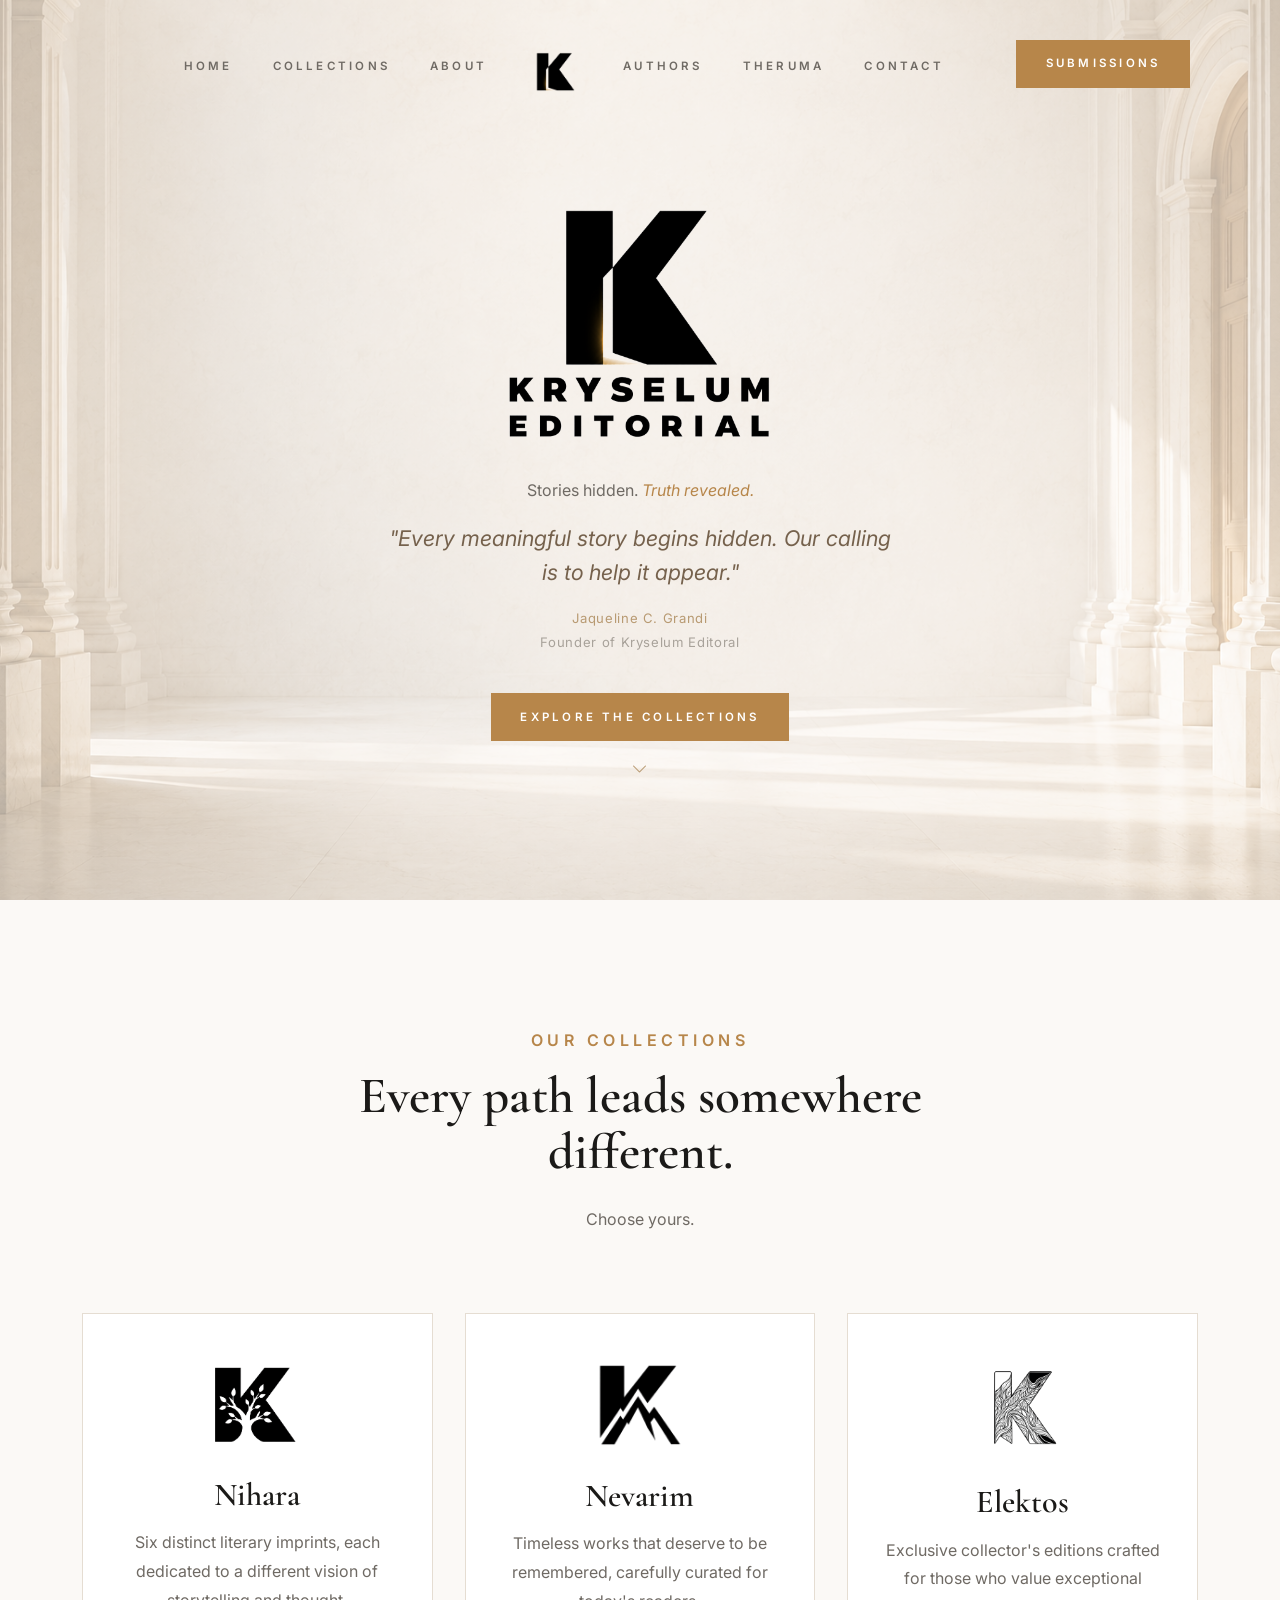
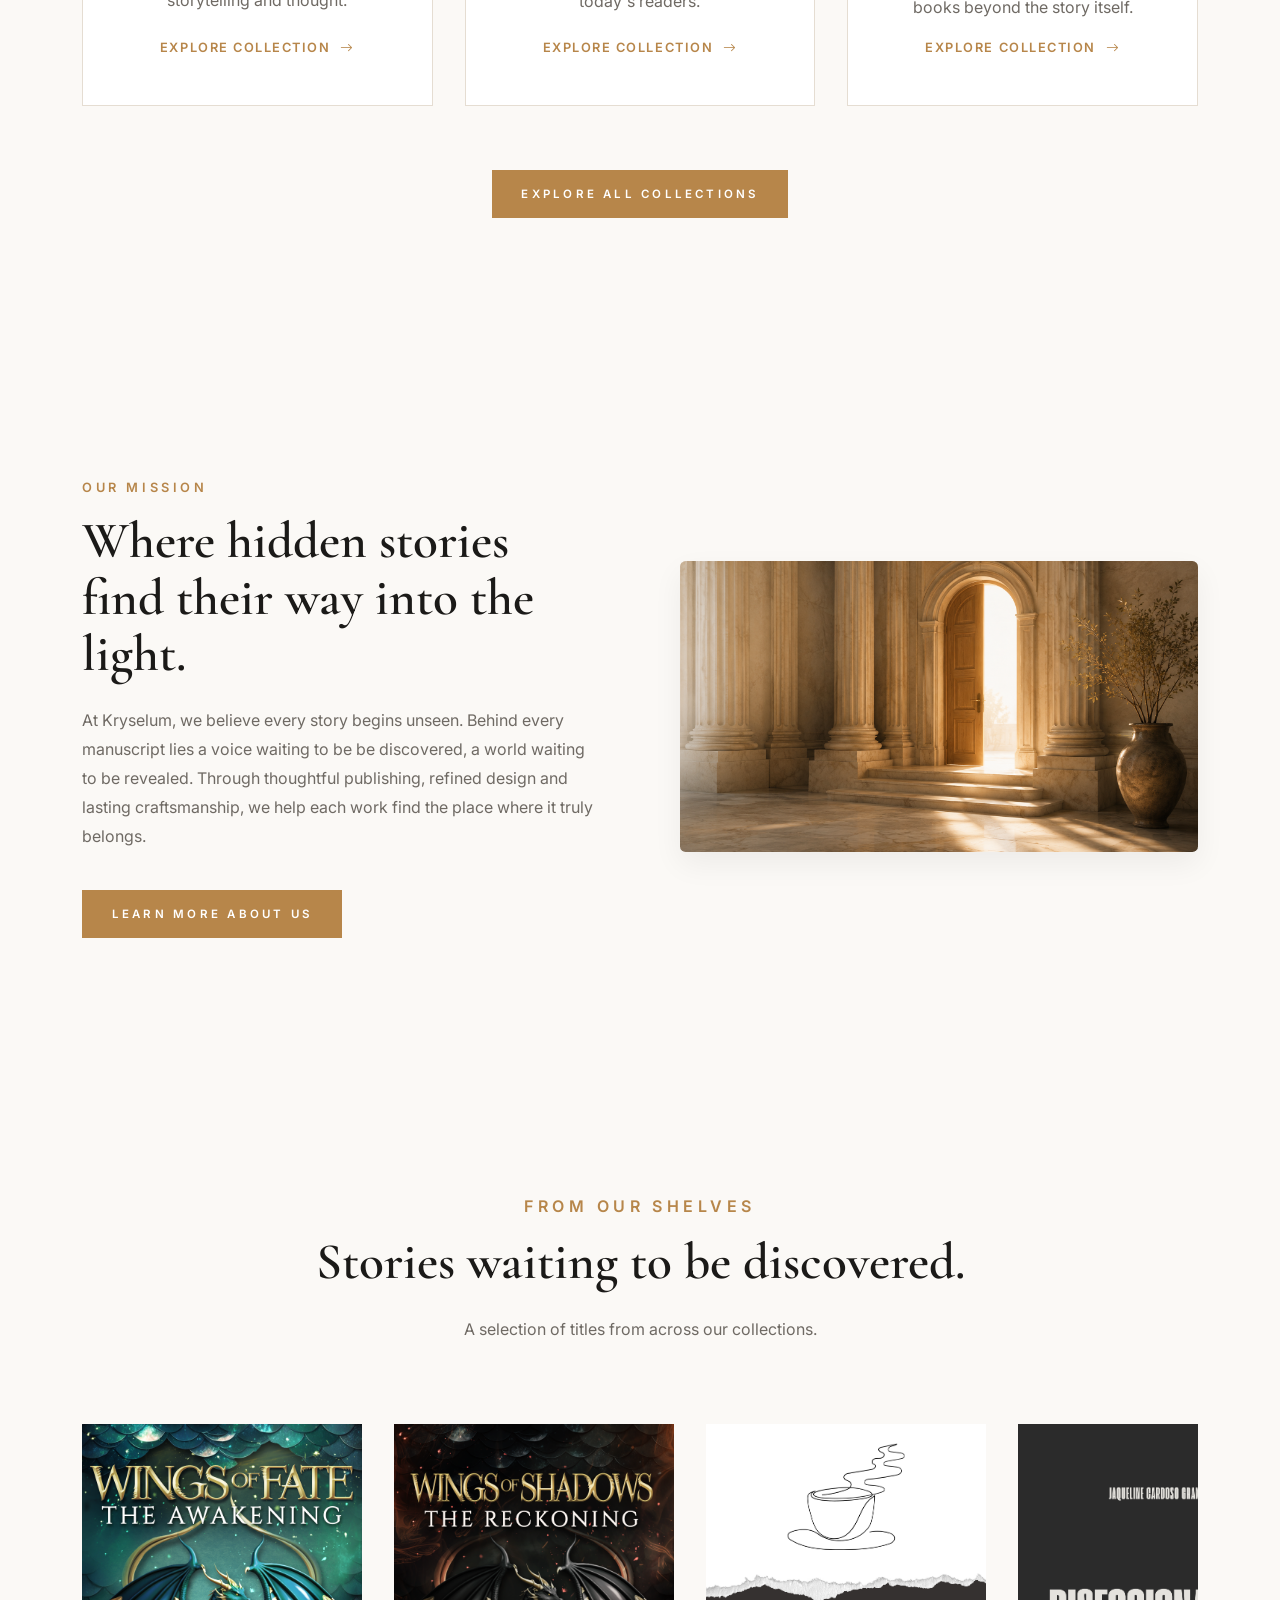
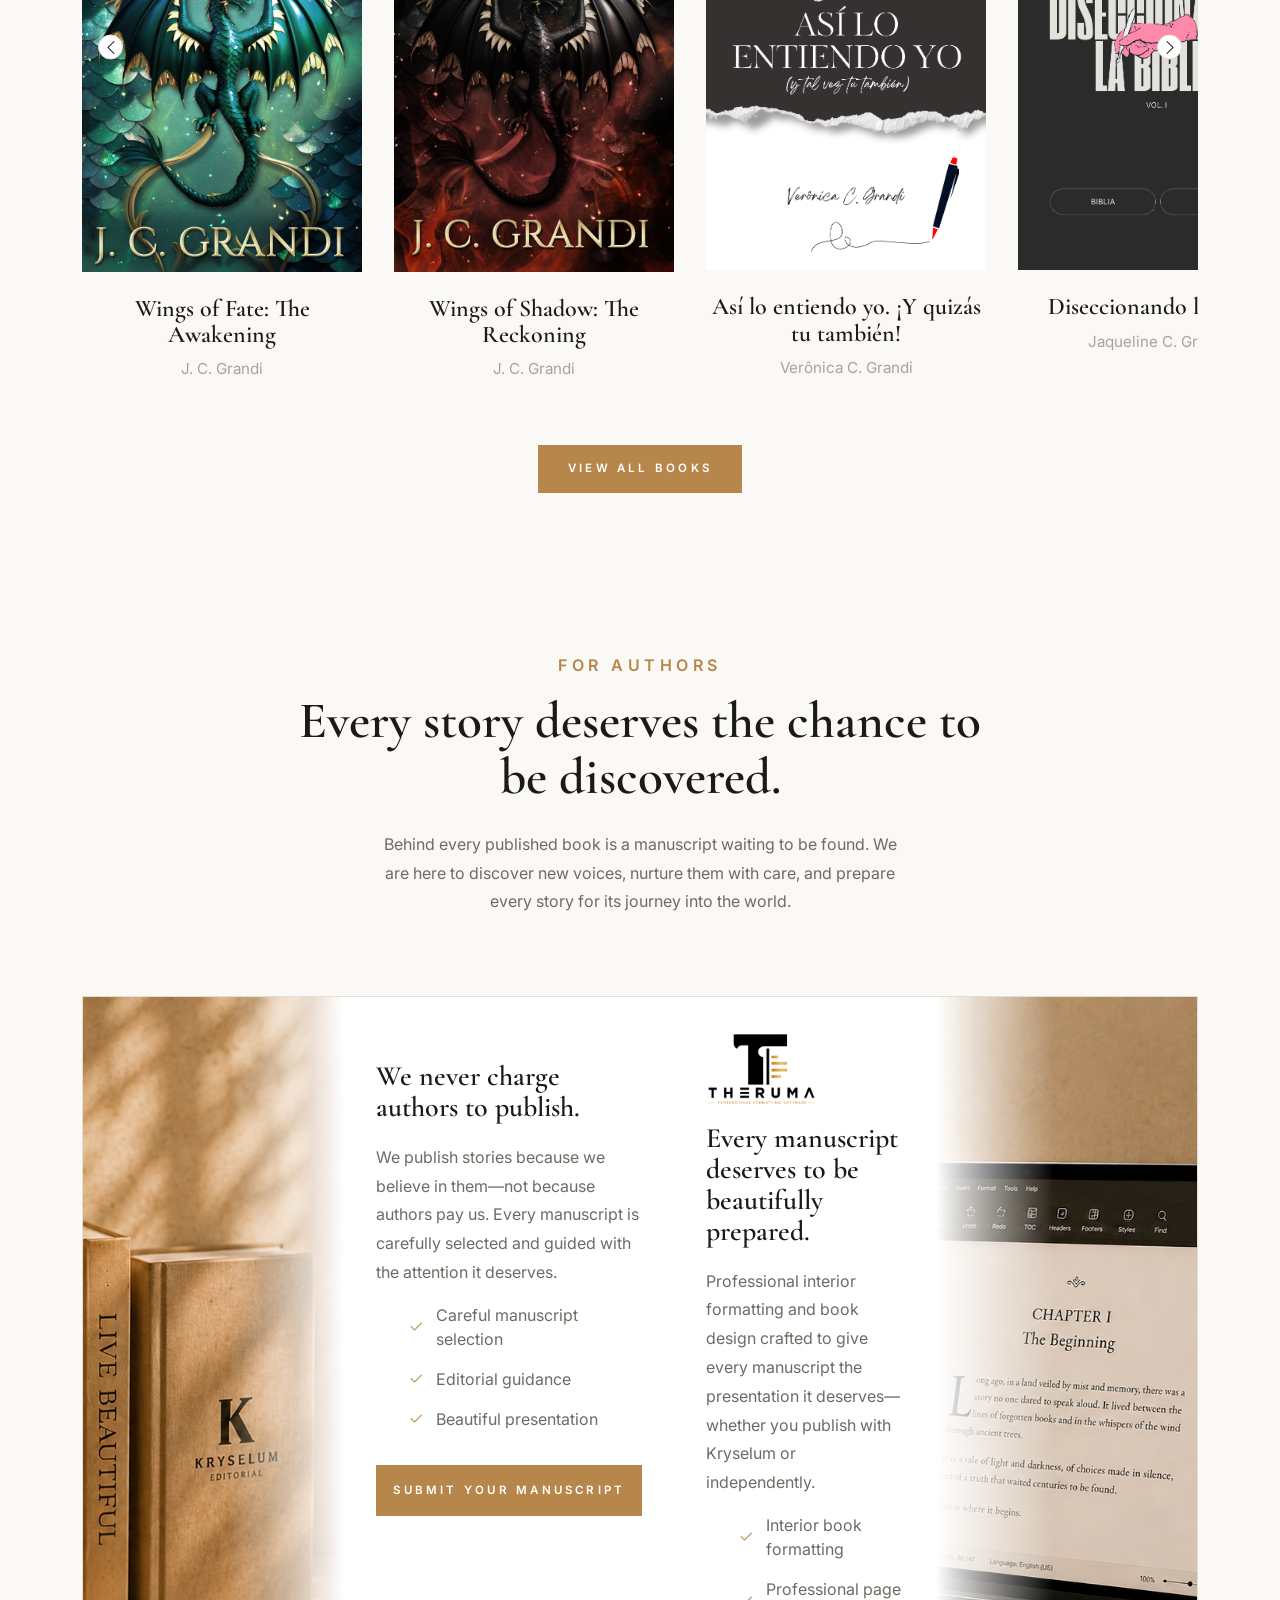
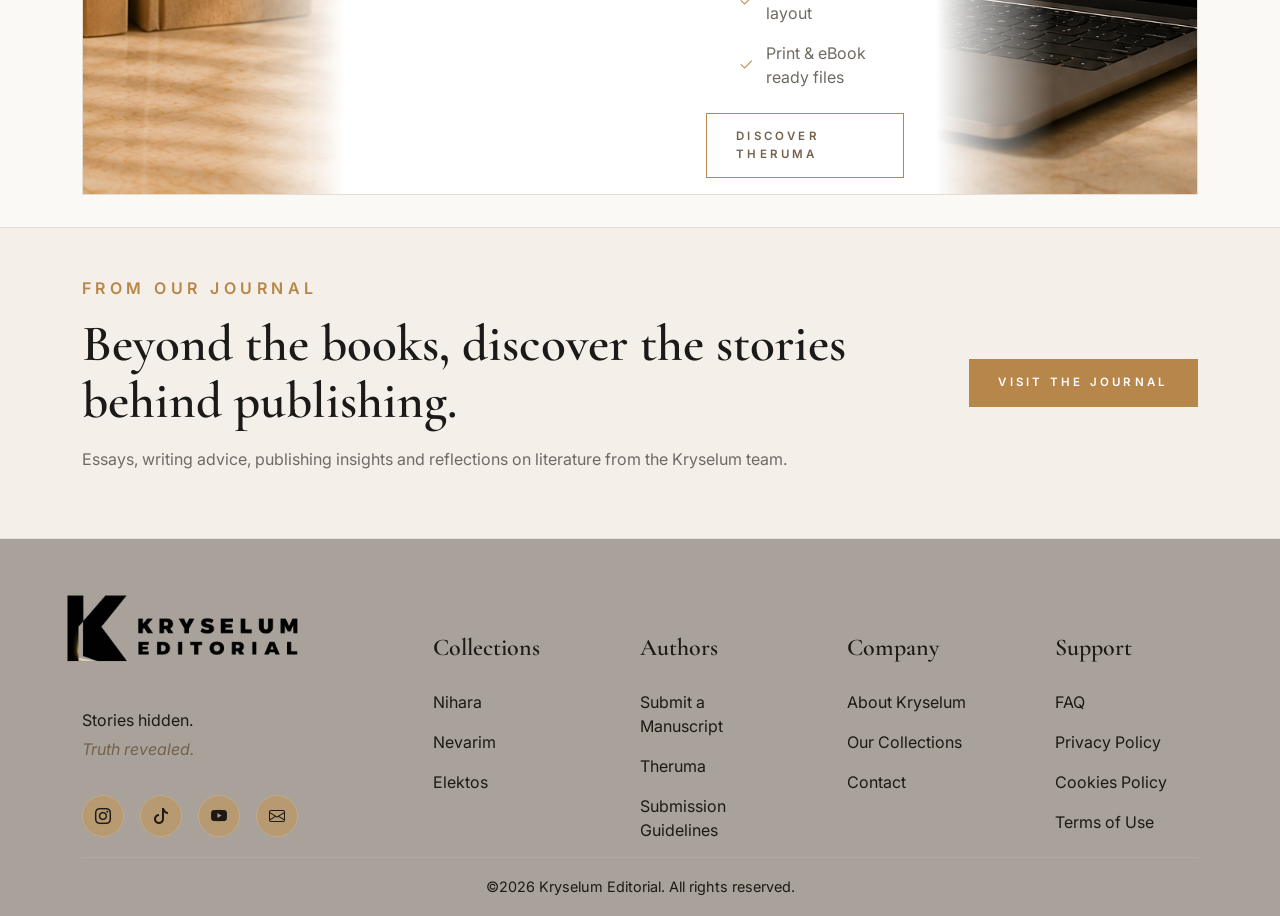
==== index.html @ 312312cb "update" ====
<!DOCTYPE html>
<html lang="en">
<head>
    <meta charset="UTF-8">
    <meta name="viewport" content="width=device-width, initial-scale=1.0">
    <title>Kryselum Editorial</title>

    <meta name="description" content="Kryselum Editorial. Stories hidden. Truth revealed.">
    <meta name="author" content="Kryselum Editorial">

    <link rel="shortcut icon" href="favicon.ico" type="image/x-icon">

    <link rel="shortcut icon" href="favicon.png" type="image/x-icon">

    <link href="https://cdn.jsdelivr.net/npm/bootstrap@5.3.7/dist/css/bootstrap.min.css" rel="stylesheet">

    <link href="https://cdn.jsdelivr.net/npm/bootstrap-icons@1.13.1/font/bootstrap-icons.min.css" rel="stylesheet">

    <link rel="stylesheet" href="css/global.css">
    <link rel="stylesheet" href="css/layout.css">
    <link rel="stylesheet" href="css/home.css">
    <link rel="stylesheet" href="css/responsive.css">
    

</head>
<body>
    <header class="header" id="header">
        <div class="container">

            <button class="menu-toggle" id="open-menu" aria-label="Open menu">
                <i class="bi bi-list"></i>
            </button>

            <nav class="navbar" id="navbar">

        
                <button class="close-menu">
                    <i class="bi bi-x-lg"></i>
                </button>

                <ul class="nav-menu nav-left">
                    <li><a href="/">Home</a></li>
                    <li><a href="collections.html">Collections</a></li>
                    <li><a href="#">About</a></li>
                </ul>

                <a class="logo"><img src="assets/logos/k-logo-nbg.png" alt="kryselum logo"></a>

                <ul class="nav-menu nav-right">
                    <li><a href="#">Authors</a></li>
                    <li><a href="#">Theruma</a></li>
                    <li><a href="#">Contact</a></li>

                    <li>
                        <a href="#" class="btn-primary">
                        Submissions
                        </a>
                    </li>
                </ul>
            </nav>
        </div>
    </header>
    
    <main>
        <section class="hero" id="hero">

            <div class="hero-overlay"></div>

            <div class="container">
                <div class="hero-content">
                    <img src="assets/logos/hero-logo.png" alt="">

                    <p class="hero-tagline">Stories hidden. <span>Truth revealed.</span></p>

                    <blockquote class="hero-quote">
                        <p>"Every meaningful story begins hidden. Our calling is to help it appear."</p>

                        <cite>
                            Jaqueline C. Grandi
                            <span>Founder of Kryselum Editoral</span>
                        </cite>
                    </blockquote>

                    <a href="#" class="btn-primary hero-btn">Explore the Collections</a>

                    <div class="hero-scroll">
                        <i class="bi bi-chevron-down"></i>
                    </div>

                </div>
            </div>

        </section>

        <section class="collections-section" id="collections">
            <div class="container">
                <div class="section-heading">
                    <span class="section-subtitle">Our Collections</span>

                    <h2 class="section-title">Every path leads somewhere different.</h2>

                    <p class="section-description">Choose yours.</p>
                </div>

                <div class="collection-grid">
                    <article class="collection-card">
                        <img src="assets/logos/nihara-k-bk.png" alt="Nihara Collection" class="collection-logo">

                        <h3>Nihara</h3>

                        <p>
                            Six distinct literary imprints, each dedicated to a different vision of storytelling and thought.
                        </p>

                        <a href="nihara.html" class="collection-link">
                            Explore Collection
                            <i class="bi bi-arrow-right"></i>
                        </a>
                    </article>

                    <article class="collection-card">
                        <img src="assets/logos/nevarim-k-bk.png" alt="Nevarim Collection" class="collection-logo">

                        <h3>Nevarim</h3>
                        <p>Timeless works that deserve to be remembered, carefully curated for today's readers.</p>

                        <a href="nevarim.html" class="collection-link">
                            Explore Collection
                            <i class="bi bi-arrow-right"></i>
                        </a>
                    </article>

                    <article class="collection-card">
                        <img src="assets/logos/elektos-k-nbg.png" alt="" class="collection-logo">
                        <h3>Elektos</h3>

                        <p>Exclusive collector's editions crafted for those who value exceptional books beyond the story itself.</p>

                        <a href="elektos.html" class="collection-link">
                            Explore Collection
                            <i class="bi bi-arrow-right"></i>
                        </a>
                    </article>
                </div>

                <div class="collections-btn">
                    <a href="collections.html" class="btn-primary">
                        Explore All Collections
                    </a>
                </div>

            </div>
            
        </section>

        <section class="about-section" id="about">
            <div class="container">

                <div class="about-container">

                    <div class="about-content">
                        <span class="section-subtitle">Our Mission</span>

                        <h2 class="section-title">
                            Where hidden stories find their way into the light.
                        </h2>

                        <p>
                            At Kryselum, we believe every story begins unseen. Behind every manuscript lies a voice waiting to be be discovered, a world waiting to be revealed. Through thoughtful publishing, refined design and lasting craftsmanship, we help each work find the place where it truly belongs.

                        </p>

                        <a href="about.html" class="btn-primary">Learn More About Us</a>
                    </div>

                    <div class="about-image">
                        <img src="/assets/images/mission.png" alt="The doorway to Kryselum Editorial">
                    </div>
                </div>
            </div>

        </section>

        <section class="books-section" id="books">
            <div class="container">

                <div class="section-heading">
                    <span class="section-subtitle">From Our Shelves</span>

                    <h2 class="section-title">
                        Stories waiting to be discovered.
                    </h2>

                    <p class="section-description">A selection of titles from across our collections.</p>
                </div>

                <div class="books-slider">
                    <button class="slider-btn prev" aria-label="Previous books">
                        <i class="bi bi-chevron-left"></i>
                    </button>

                    <button class="slider-btn next" aria-label="Next books">
                        <i class="bi bi-chevron-right"></i>
                    </button>

                    <div class="books-track">
                        <article class="book-card">
                            <img src="covers/wings-of-fate.png" alt="Wings of Fate by J. C. Grandi, a fantasy book">

                            <div class="book-content">
                                <h3>Wings of Fate: The Awakening</h3>
                                <span>J. C. Grandi</span>
                            </div>
                        </article>

                        <article class="book-card">
                            <img src="covers/wings-of-shadow.png" alt="Wings of Shadow by J. C. Grandi, a fantasy book">

                            <div class="book-content">
                                <h3>Wings of Shadow: The Reckoning</h3>
                                <span>J. C. Grandi</span>
                            </div>
                        </article>

                        <article class="book-card">
                            <img src="covers/asi-lo-entiendo.png" alt="Así lo entiendo yo, y quizas tú también by Verônica C. Grandi, a devotional book">

                            <div class="book-content">
                                <h3>Así lo entiendo yo. ¡Y quizás tu también!</h3>
                                <span>Verônica C. Grandi</span>
                            </div>
                        </article>

                        <article class="book-card">
                            <img src="covers/diseccionando-biblia.png" alt="">

                            <div class="book-content">
                                <h3>Diseccionando la Biblia</h3>
                                <span>Jaqueline C. Grandi</span>
                            </div>
                        </article>

                        <article class="book-card">
                            <img src="covers/pequeños-pasos.png" alt="">

                            <div class="book-content">
                                <h3>Pequeños pasos con Dios</h3>
                                <span>Jaqueline C. Grandi</span>
                            </div>
                        </article>

                        <article class="book-card">
                            <img src="covers/the-heart.png" alt="">

                            <div class="book-content">
                                <h3>The Heart</h3>
                                <span>Tessa Cardyn</span>
                            </div>
                        </article>

                        <article class="book-card">
                            <img src="covers/un-amor-siempre.png" alt="">

                            <div class="book-content">
                                <h3>Un Amor para siempre</h3>
                                <span>Tessa Cardyn</span>
                            </div>
                        </article>

                    </div>

                </div>

                <div class="books-btn">

                    <a href="books.html" class="btn-primary">
                        View All Books
                    </a>
                </div>
            </div>

        </section>

        <section class="author-section" id="authors">

            <div class="container">

                <div class="section-heading">

                    <span class="section-subtitle">
                        For Authors
                    </span>

                    <h2 class="section-title">
                        Every story deserves the chance to be discovered.
                    </h2>

                    <p class="section-description">
                        Behind every published book is a manuscript waiting to be found.
                        We are here to discover new voices, nurture them with care, and
                        prepare every story for its journey into the world.
                    </p>

                </div>

                <div class="authors-grid">

                    <div class="authors-image">

                        <img src="assets/images/publish.png"
                            alt="Kryselum Editorial">

                    </div>

                    <article class="author-card">

                        <h3>
                            We never charge authors to publish.
                        </h3>

                        <p>
                            We publish stories because we believe in them—not because
                            authors pay us. Every manuscript is carefully selected and
                            guided with the attention it deserves.
                        </p>

                        <ul class="author-features">

                            <li>
                                <i class="bi bi-check2"></i>
                                Careful manuscript selection
                            </li>

                            <li>
                                <i class="bi bi-check2"></i>
                                Editorial guidance
                            </li>

                            <li>
                                <i class="bi bi-check2"></i>
                                Beautiful presentation
                            </li>

                        </ul>

                        <a href="submissions.html"
                        class="btn-primary">

                            Submit Your Manuscript

                        </a>

                    </article>

                    <article class="theruma-card">

                        <img src="assets/logos/theruma-nbg-bk.png"
                            alt="Theruma Logo"
                            class="author-logo">

                        <h3>
                            Every manuscript deserves to be beautifully prepared.
                        </h3>

                        <p>
                            Professional interior formatting and book design crafted to
                            give every manuscript the presentation it deserves—whether
                            you publish with Kryselum or independently.
                        </p>

                        <ul class="author-features">

                            <li>
                                <i class="bi bi-check2"></i>
                                Interior book formatting
                            </li>

                            <li>
                                <i class="bi bi-check2"></i>
                                Professional page layout
                            </li>

                            <li>
                                <i class="bi bi-check2"></i>
                                Print & eBook ready files
                            </li>

                        </ul>

                        <a href="theruma.html"
                        class="btn-secondary">

                            Discover Theruma

                        </a>

                    </article>

                    <div class="theruma-image">

                        <img src="/assets/images/theruma.png"
                            alt="Theruma formatting workspace">

                    </div>

                </div>

            </div>

        </section>

        <section class="journal-section" id="journal">

            <div class="container">

                <div class="journal-container">

                    <div class="journal-content">

                        <span class="section-subtitle">
                            From Our Journal
                        </span>

                        <h2 class="section-title">
                            Beyond the books, discover the stories behind publishing.
                        </h2>

                        <p class="section-description">
                            Essays, writing advice, publishing insights and reflections on literature from the Kryselum team.
                        </p>

                    </div>

                    <a href="journal.html" class="btn-primary">
                        Visit the Journal
                    </a>

                </div>

            </div>

        </section>
    </main>

    <footer class="footer" id="footer">

        <div class="container">

            <div class="footer-container">

                <div class="footer-brand">

                    <a href="/" class="footer-logo">
                        <img src="assets/logos/full-logo-nbg.png" alt="Kryselum Editorial">
                    </a>

                    <p class="footer-tagline">
                        Stories hidden.<br>
                        <span>Truth revealed.</span>
                    </p>

                    <div class="footer-social">

                        <a href="#"><i class="bi bi-instagram"></i></a>
                        <a href="#"><i class="bi bi-tiktok"></i></a>
                        <a href="#"><i class="bi bi-youtube"></i></a>
                        <a href="#"><i class="bi bi-envelope"></i></a>

                    </div>

                </div>

                <div class="footer-links">

                    <h3>Collections</h3>

                    <a href="#">Nihara</a>
                    <a href="#">Nevarim</a>
                    <a href="#">Elektos</a>

                </div>

                <div class="footer-links">

                    <h3>Authors</h3>

                    <a href="#">Submit a Manuscript</a>
                    <a href="#">Theruma</a>
                    <a href="#">Submission Guidelines</a>

                </div>

                <div class="footer-links">

                    <h3>Company</h3>

                    <a href="#">About Kryselum</a>
                    <a href="#">Our Collections</a>
                    <a href="#">Contact</a>

                </div>

                <div class="footer-links">

                    <h3>Support</h3>

                    <a href="#">FAQ</a>
                    <a href="#">Privacy Policy</a>
                    <a href="#">Cookies Policy</a>
                    <a href="#">Terms of Use</a>

                </div>

            </div>

            <div class="footer-bottom">

                <p>
                    ©2026 Kryselum Editorial. All rights reserved.
                </p>

            </div>

        </div>

    </footer>

    <script src="main.js"></script>
</body>
</html>
---- css/global.css ----
@charset "UTF-8";

@import url('https://fonts.googleapis.com/css2?family=Cormorant+Garamond:wght@300;400;500;600;700&display=swap');

@import url('https://fonts.googleapis.com/css2?family=Inter:wght@300;400;500;600;700&display=swap');

:root {

    /*COLORS*/

    --white: #FFFFFF;

    --off-white: #FBF9F6;

    --light-beige: #F4EFE8;

    --beige: #E8DED1;

    --warm-beige: #D7C4A8;

    --dark-beige: #B89A72;

    --bronze: #B7864A;

    --brown: #75614C;

    --gray: #6F6A64;

    --gray-light: #A8A29A;

    --black: #1B1A18;

    --border: #E5DDD2;

    --gold:#B7864A;

    --gold-dark:#8C6A3E;

    --charcoal:#1D1916;


    /*BACKGROUND*/

    --background:var(--off-white);

    --surface:var(--white);

    --surface-light:var(--light-beige);


    /*TEXT COLORS*/

    --heading:var(--black);

    --text:var(--gray);

    --text-light:var(--gray-light);


    /*OVERLAYS*/

    --overlay-dark:rgba(28,26,24,.65);

    --overlay-light:rgba(255, 255, 255, 0.573);


    /*TYPOGRAPHY*/

    --font-heading:"Cormorant Garamond", serif;

    --font-body:"Inter", sans-serif;


    --fs-display:clamp(4rem,8vw,6rem);

    --fs-h1:clamp(3rem,6vw,4.8rem);

    --fs-h2:clamp(2.3rem,4vw,3.3rem);

    --fs-h3:1.6rem;

    --fs-large:1.125rem;

    --fs-base:1rem;

    --fs-small:.95rem;


    --fw-light:300;

    --fw-regular:400;

    --fw-medium:500;

    --fw-semibold:600;

    --fw-bold:700;


    --letter-spacing-small:.05em;

    --letter-spacing:.12em;

    --letter-spacing-large:.28em;


    /*CONTAINER*/

    --container-width: 1400px;

    --content-width: 720px;

    --section-padding: 8rem;

    --section-padding-small: 6rem;


    /*SPACING*/

    --space-xs:.5rem;

    --space-sm:.75rem;

    --space-md:1rem;

    --space-lg:1.5rem;

    --space-xl:2rem;

    --space-2xl:3rem;

    --space-3xl:5rem;


    /*BUTTONS*/

    --button-padding:1rem 2.5rem;

    --button-radius:.2rem;


    /*RADIUS*/

    --radius-sm:.2rem;

    --radius-md:.35rem;

    --radius-lg:.6rem;


    /*SHADOWS*/

    --shadow-sm:
    0 6px 16px rgba(0,0,0,.04);

    --shadow-md:
    0 12px 30px rgba(0,0,0,.06);

    --shadow-lg:
    0 20px 50px rgba(0,0,0,.08);


    /*EFFECTS*/

    --blur:blur(12px);

    --transition-fast:.25s ease;

    --transition:.35s ease;

    --transition-slow:.7s ease;

    --easing:cubic-bezier(.22,1,.36,1);

}


/*RESET*/

*, 
*::before,
*::after {
    margin:0;

    padding:0;

    box-sizing:border-box;

}

html {

    scroll-behavior:smooth;

    font-size:100%;

}

body {

    font-family:var(--font-body);

    color:var(--text);

    background:var(--background);

    overflow-x:hidden;

}

h1,
h2,
h3,
h4,
h5,
h6 {

    font-family:var(--font-heading);

    color:var(--heading);

    font-weight:var(--fw-semibold);

    line-height:1.1;

}

p {

    line-height:1.8;

}

img {

    display:block;

    max-width:100%;

    height:auto;

}

a {

    color:inherit;

    text-decoration:none;

}

button {

    border:none;

    background:none;

    cursor:pointer;

    font:inherit;

}


ul {

    list-style:none;

}

section{

    position:relative;

    width:100%;

}

.container{

    width:min(92%, var(--container-width));

    margin-inline:auto;

}
---- css/layout.css ----
/*HEADER*/

.header {
    position: absolute;

    top: 0;
    left: 0;

    width: 100%;
    padding: 2rem 0;

    z-index: 1000;
}

.header .container {

    display: flex;

    justify-content: center;

    align-items: center;

}

/*NAVBAR*/

.navbar {

    display: grid;

    grid-template-columns: 1fr auto 1fr;

    align-items: center;

    width: 100%;

    max-width: 1100px;

    margin-inline: auto;

}

.nav-left,
.nav-right {

    display: flex;

    align-items: center;

    gap: 2.5rem;

}

.nav-left{

    justify-content:flex-end;

    padding-right:3rem;

}

.nav-right{

    justify-content:flex-start;

    padding-left:3rem;

}

.nav-left a,
.nav-right li:not(:last-child) a {

    font-size:.72rem;

    font-weight:var(--fw-semibold);

    font-family:var(--font-body);

    text-transform:uppercase;

    letter-spacing:var(--letter-spacing-large);

    transition:var(--transition-fast);

}

.nav-left a:hover,
.nav-right li:not(:last-child) a:hover {

    color:var(--bronze);

}

.logo{

    display:flex;

    align-items:center;

    justify-content:center;

}

.logo img{

    width:40px;
    height: auto;

}

.nav-right li:last-child{

    margin-left:2rem;

}

.btn-primary{

    display:inline-flex;

    align-items:center;

    justify-content:center;

    padding:.9rem 1.8rem;
    margin:0;


    font-size:.72rem;

    font-family:var(--font-body);

    font-weight:var(--fw-semibold);

    text-transform:uppercase;

    letter-spacing:var(--letter-spacing-large);

    color:var(--white);

    background:var(--bronze);

    border:1px solid var(--bronze);

    transition:var(--transition);
    white-space: nowrap;

}

.btn-primary:hover{

    background:transparent;

    color:var(--bronze);

}

.menu-toggle,
.close-menu{

    display:none;

    font-size:1.6rem;

    color:var(--heading);

}

/*HERO*/





/*BUTTON SECONDARY*/

.btn-secondary{

    display:inline-flex;

    align-items:center;
    justify-content:center;

    padding:.9rem 1.8rem;

    font-size:.72rem;

    font-family:var(--font-body);

    font-weight:var(--fw-semibold);

    text-transform:uppercase;

    letter-spacing:var(--letter-spacing-large);

    color:var(--brown);

    background:transparent;

    border:1px solid var(--bronze);

    transition:var(--transition);

}

.btn-secondary:hover{

    background:var(--bronze);

    color:var(--white);

}

/*FOOTER*/

.footer {
    padding:2rem 0;

    background:var(--gray-light);

}

.footer-container{

    display:grid;

    grid-template-columns:2fr repeat(4,1fr);

    gap:4rem;
    margin-top: 4rem;

}

.footer-logo img {
    width:100%;

    height:auto;

    margin-left: -50px;
    margin-top: -100px;
    margin-bottom: -20px;
}

.footer-tagline span {
    color: var(--brown);
    font-style: italic;    
}

.footer-brand p{

    margin-bottom:2rem;

    color: var(--charcoal);

}

.footer-social{

    display:flex;

    gap:1rem;

}

.footer-social a{

    width:42px;

    height:42px;

    display:flex;

    justify-content:center;

    align-items:center;

    border:1px solid rgba(255,255,255,.15);

    color:var(--charcoal);

    background: var(--dark-beige);

    border-radius:50%;

    transition:var(--transition);

}

.footer-social a:hover{

    background:var(--beige);

    border-color:var(--beige);

}

.footer-links{

    display:flex;

    flex-direction:column;

    gap:1rem;

}

.footer-links h3{

    margin-bottom:.8rem;

    color:var(--charcoal);

    font-size:1.5rem;

}

.footer-links a{

    color: var(--charcoal);

    transition:var(--transition-fast);

}

.footer-links a:hover{

    color:var(--beige);

}

.footer-bottom{

    display:flex;

    justify-content:center;

    align-items:center;

    text-align:center;

    margin-top: 15px;

    border-top:1px solid rgba(255,255,255,.08);

}

.footer-bottom p{

    color: var(--charcoal);

    font-size:.9rem;

    margin-top: 1rem;
    margin-bottom: -1rem;


}
---- css/home.css ----
/*HEADER*/

.header {
    position: absolute;

    top: 0;
    left: 0;

    width: 100%;
    padding: 2rem 0;

    z-index: 1000;
}

.header .container {

    display: flex;

    justify-content: center;

    align-items: center;

}

/*NAVBAR*/

.navbar {

    display: grid;

    grid-template-columns: 1fr auto 1fr;

    align-items: center;

    width: 100%;

    max-width: 1100px;

    margin-inline: auto;

}

.nav-left,
.nav-right {

    display: flex;

    align-items: center;

    gap: 2.5rem;

}

.nav-left{

    justify-content:flex-end;

    padding-right:3rem;

}

.nav-right{

    justify-content:flex-start;

    padding-left:3rem;

}

.nav-left a,
.nav-right li:not(:last-child) a {

    font-size:.72rem;

    font-weight:var(--fw-semibold);

    font-family:var(--font-body);

    text-transform:uppercase;

    letter-spacing:var(--letter-spacing-large);

    transition:var(--transition-fast);

}

.nav-left a:hover,
.nav-right li:not(:last-child) a:hover {

    color:var(--bronze);

}

.logo{

    display:flex;

    align-items:center;

    justify-content:center;

}

.logo img{

    width:40px;
    height: auto;

}

.nav-right li:last-child{

    margin-left:2rem;

}

.btn-primary{

    display:inline-flex;

    align-items:center;

    justify-content:center;

    padding:.9rem 1.8rem;
    margin:0;


    font-size:.72rem;

    font-family:var(--font-body);

    font-weight:var(--fw-semibold);

    text-transform:uppercase;

    letter-spacing:var(--letter-spacing-large);

    color:var(--white);

    background:var(--bronze);

    border:1px solid var(--bronze);

    transition:var(--transition);
    white-space: nowrap;

}

.btn-primary:hover{

    background:transparent;

    color:var(--bronze);

}

.menu-toggle,
.close-menu{

    display:none;

    font-size:1.6rem;

    color:var(--heading);

}


/*HERO*/

.hero {
    position: relative;
    min-height: 100vh;

    display: flex;
    align-items: center;
    justify-content: center;

    background: url("/assets/images/hero.png");
    background-position: center;
    background-size: cover;
    background-repeat: no-repeat;
    background-attachment: fixed;
    overflow: hidden;
}

.hero-overlay {
    position: absolute;
    inset: 0;
    background: var(--overlay-light);
}

.hero-content {
    position: relative;
    max-width: 650px;
    margin-inline: auto;

    display: flex;
    flex-direction: column;
    align-items: center;

    text-align: center;

    z-index: 2;
}

.hero-content img {
    width: clamp(200px, 25vw, 360px);
    margin-bottom: 2rem;
    margin-top: 5rem;
}

.hero-tagline span {
    color: var(--bronze);
    font-style: italic;
}

.hero-quote {
    max-width: 520px;
    margin-bottom: 2.5rem;
}

.hero-quote p {
    font-family: var(--heading);
    font-size: 1.35rem;
    font-style: italic;

    color: var(--brown);
    line-height: 1.6;
    margin-bottom: 1.2rem;
}

.hero-quote cite {
    display: flex;
    flex-direction: column;
    align-items: center;
    font-style: normal;
    font-size: .82rem;

    color: var(--dark-beige);
    letter-spacing: var(--letter-spacing-small);
}

.hero-quote cite span {
    margin-top: .3rem;
    color: var(--gray-light);
}

.hero-btn {
    margin-bottom: 1rem;
}

.hero-scroll {
    display: flex;
    justify-content: center;
    align-items: center;

    font-size: 1rem;
    color: var(--dark-beige);
    animation: bounce 2s infinite;
}

@keyframes bounce {
    0%,
    20%,
    50%,
    80%,
    100% {
        transform: translateY(0);
    }

    40% {
        transform: translateY(8px);
    }

    60% {
        transform: translateY(4px);
    }
}


/*COLLECTIONS*/

.collections-section {
    padding: var(--section-padding) 0;
}

.section-heading {
    max-width: 700px;
    margin: 0 auto var(--space-3xl);
    text-align: center;
}

.section-subtitle {
    display: inline-block;
    margin-bottom: var(--space-md);
    font-family: var(--font-body);

    font-size: 0.8;
    font-weight: var(--fw-semibold);
    text-transform: uppercase;
    letter-spacing: var(--letter-spacing-large);

    color: var(--bronze);
}

.section-title {
    margin-bottom: var(--space-lg);
    font-size: var(--fs-h2);
}

.section-description {
    max-width: 520px;
    margin-inline: auto;
}

.collection-grid {
    display: grid;
    grid-template-columns: repeat(3,1fr);
    gap: 2rem;
}

.collection-card {
    display: flex;
    flex-direction: column;
    align-items: center;
    text-align: center;

    padding: 3rem 2rem;
    background: var(--surface);
    border: 1px solid var(--border);

    transition: var(--transition);
}

.collection-card:hover {
    transform:translateY(-6px);

    box-shadow:var(--shadow-md);
    border-color:var(--bronze);

}

.collection-logo {
    width: 90px;
    margin-bottom: 2rem;
}

.collection-card h3 {
    margin-bottom: 1rem;
    font-size: 2rem;
}

.collection-link {
    display: inline-flex;
    align-items: center;
    gap: .6rem;

    margin-top: auto;

    font-size: .8rem;
    font-weight: var(--fw-semibold);
    text-transform: uppercase;
    letter-spacing: var(--letter-spacing);

    color: var(--bronze);
    transition: var(--transition-fast);
}

.collection-link:hover {
    gap: 1rem;
}

.collections-btn {
    margin-top: 4rem;
    text-align: center;
}


/*ABOUT*/

.about-section {
    padding: var(--section-padding) 0;
}

.about-container {
    display: grid;
    grid-template-columns: 1fr 1fr;
    align-items: center;
    gap: 5rem;
}

.about-content {
    max-width: 580px;
}

.about-content span {
    display: inline-block;
    margin-bottom: var(--space-md);

    font-family: var(--font-body);
    font-size: .8rem;
    font-weight: var(--fw-semibold);
    text-transform: uppercase;

    letter-spacing: var(--letter-spacing-large);

    color: var(--bronze);
}

.about-content .section-title {
    margin-bottom: var(--space-lg);
}

.about-content p {
    margin-bottom: 2.5rem;
}

.about-image {
    overflow: hidden;
    border-radius: var(--radius-md);
    box-shadow: var(--shadow-md);
}

.about-image img {
    width: 100%;
    height: 100%;
    object-fit: cover;
    transition: var(--transition-slow);
}

.about-image:hover img {

    transform: scale(1.03);

}


/*BOOKS*/

.books-section {
    padding: var(--section-padding) 0;
}

.books-slider {
    position: relative;
    margin-top: var(--space-3xl);
    overflow: hidden;
}

.books-track {
    display: flex;
    gap: 2rem;
    overflow-x: auto;
    scroll-behavior: smooth;
    scrollbar-width: none;
}

.books-track::-webkit-scrollbar{

    display:none;

}

.book-card{

    flex:0 0 280px;

    transition:var(--transition);

}

.book-card:hover img{

    transform:scale(1.03);

    box-shadow:var(--shadow-lg);

}


.book-card img{

    transition:var(--transition);

}


.book-content{

    margin-top:1.5rem;

    text-align:center;

}

.book-content h3{

    margin-bottom:.5rem;

    font-size:1.5rem;

}

.book-content span{

    font-size:.95rem;

    color:var(--text-light);

}

.slider-btn{

    position:absolute;

    top:40%;

    transform:translateY(-50%);

    width:25px;

    height:25px;

    display:flex;

    justify-content:center;

    align-items:center;

    border:1px solid var(--border);

    background:var(--surface);

    color:var(--heading);

    border-radius:50%;

    box-shadow:var(--shadow-sm);

    transition:var(--transition);

    z-index:2;

}

.slider-btn:hover{

    background:var(--bronze);

    border-color:var(--bronze);

    color:var(--white);

}

.prev{

    left:1rem;

}

.next{

    right:1rem;

}

.books-btn{

    margin-top:4rem;

    text-align:center;

}


/*AUTHORS*/

.author-section {
    padding: 2rem 0;
}

.authors-grid {
    display: grid;
    grid-template-columns: 1fr 1fr 1fr 1fr;
    margin-top: var(--space-2xl);
    background: var(--surface);
    border: 1px solid var(--border);
}

.authors-image,
.author-card,
.theruma-card,
.theruma-image {
    min-height: 400px;
}

.author-card,
.theruma-card {
    padding: 1rem 2rem;

    display: flex;
    flex-direction: column;
}

.author-card {
    margin-top: 3rem;
}

.theruma-card {
    margin-top: 1rem;
}


.authors-image {
    overflow: hidden;
    position: relative;
}

.authors-image img {
    width: 100%;
    height: 100%;
    object-fit: cover;
    object-position: 80%;
    display: block;
}

.authors-image::after{

    content:"";

    position:absolute;

    inset:0;

    background:linear-gradient(
        to right,
        rgba(255,255,255,0) 55%,
        var(--surface) 100%
    );

}
.theruma-image {
    position: relative;
    overflow: hidden;
}

.theruma-image img {
    width: 100%;
    height: 100%;
    object-fit: cover;
    object-position: 70%;
    display: block;
}

.theruma-image::after {

    content:"";

    position:absolute;

    inset:0;

    background:linear-gradient(
        to left,
        rgba(255,255,255,0) 55%,
        var(--surface) 100%
    );

}

.author-logo {
    width: 110px;
    margin-bottom: 1rem;
}

.author-card h3,
.theruma-card h3 {
    margin-bottom: 1.25rem;
}

.author-card p, 
.theruma-card p {
    margin-bottom: 1rem;
}

.author-features {
    display: flex;

    flex-direction: column;

    gap: 1rem;

    margin-bottom: 1.5rem;
}

.author-features li {
    display: flex;
    align-items: center;
    gap: .75rem;
}

.author-features i{

    color:var(--bronze);

    font-size:1rem;

}

.author-card .btn-primary {

    align-self:flex-start;
    text-align: center;
    padding: 1rem 1rem;
    margin-bottom: 10px;
    margin-top: 10px;

}

.theruma-card .btn-secondary {
    align-self: flex-start;
    margin-top: auto;

}

.theruma-card .btn-secondary:hover {
    color: var(--white);
    background: var(--bronze);    
}

/*JOURNAL*/

.journal-section {
    padding: 3rem 0;
    border-top: 1px solid var(--border);
    border-bottom: 1px solid var(--border);
    background: var(--light-beige);
}

.journal-container {
    display: flex;
    justify-content: space-between;
    align-items: center;
    gap: var(--space-3xl);
}

.journal-content {
    max-width: 820px;
}

.journal-content .section-title{

    margin-bottom:var(--space-md);

}

.journal-content .section-description{

    max-width: 810px;

}
---- css/responsive.css ----
/*RESPONSIVE • ≤1200px*/

@media (max-width:1200px){

    /* CONTAINER */

    .container{

        width:min(94%, var(--container-width));

    }


    /* VARIABLES */

    :root{

        --section-padding:7rem;

        --section-padding-small:5rem;

    }


    /* HEADER */

    .header{

        padding:1.8rem 0;

    }

    .navbar{

        max-width:820px;

    }

    .nav-left,
    .nav-right{

        gap:2rem;

    }

    .nav-left{

        padding-right:2rem;

    }

    .nav-right{

        padding-left:2rem;

    }

    .nav-left a,
    .nav-right a{

        letter-spacing:.18em;

    }

    .btn-primary{

        padding:.85rem 1.6rem;

    }


    /* TYPOGRAPHY */

    .section-title{

        max-width:900px;

    }

    .section-description{

        max-width:650px;

    }


    /* HERO */

    .hero-content{

        max-width:700px;

    }

    .hero-logo{

        width:420px;

    }


    /* COLLECTIONS */

    .collection-grid{

        gap:2rem;

    }

    .collection-card{

        padding:2.2rem;

    }


    /* ABOUT */

    .about-container{

        gap:4rem;

    }


    /* BOOKS */

    .books-track{

        gap:1.5rem;

    }

    .book-card{

        min-width:240px;

    }


    /* AUTHORS */

    .authors-grid{

        gap:2rem;

    }


    /* JOURNAL */

    .journal-container{

        max-width:700px;

    }


    /* FOOTER */

    .footer-container{

        grid-template-columns:1.6fr repeat(4,1fr);

        gap:3rem;

    }

}



/*======================================*
            TABLET
*======================================*/

@media (max-width:991px){

    .container{
        width:94%;
    }

    section{
        padding:6rem 0;
    }

    /*=========================
            NAVIGATION
    =========================*/

    .header{
        padding:1.5rem 0;
    }

    .header .container{
        justify-content:space-between;
    }

    .logo{
        order:1;
    }

    .menu-toggle{

        display:flex;

        align-items:center;

        justify-content:center;

        font-size:2rem;

        color:var(--heading);

        order:2;

        z-index:1100;

    }

    .menu-toggle.hide{
        display:none;
    }

    .close-menu{

        display:none;

        align-self:flex-end;

        margin-bottom:2rem;

        font-size:1.8rem;

        color:var(--heading);

    }

    .navbar{

        position:fixed;

        top:0;
        right:0;
        bottom:0;

        width:320px;
        height:100vh;

        padding:2rem;

        display:flex;

        flex-direction:column;

        gap:1.5rem;

        background:var(--white);

        transform:translateX(100%);

        opacity:0;

        visibility:hidden;

        transition: 
        transform .35s ease,
        opacity .35s ease;

        z-index:9999;

        box-shadow:var(--shadow-lg);

    }


    .navbar.visible{

        transform:translateX(0);

        opacity:1;

        visibility:visible;

    }

    .navbar.visible .close-menu{
        display:block;
    }

    .navbar .logo{
        display: visible;
        margin-top: auto;
        order: 9;

        
    }

    .nav-left,
    .nav-right{

        width:100%;

        display:flex;

        flex-direction:column;

        align-items:flex-start;

        gap:0;

        padding:0;

    }

    .nav-right{
    order:5;

    }
    .nav-left {
        margin-bottom: -1.5rem;
    }

    .nav-menu li{
        width:100%;
    }

    .nav-menu li a{

        display:block;

        width:100%;

        padding:1rem 0;

        border-bottom:1px solid var(--border);

    }

    .nav-right li:last-child{

        margin:1.5rem 0 0;

        width:100%;

    }

    .nav-right li:last-child .btn-primary{

        width:100%;

        justify-content:center;
        text-align: center;

    }

    /*=========================
            HERO
    =========================*/

    .hero{
        padding:10rem 0 6rem;
    }

    .hero-content{
        max-width:700px;
        margin:auto;
    }

    /*=========================
            COLLECTIONS
    =========================*/

    .collection-grid{
        grid-template-columns:repeat(2,1fr);
    }

    /*=========================
            ABOUT
    =========================*/

    .about-container{
        grid-template-columns:1fr;
        gap:4rem;
    }

    /*=========================
            BOOKS
    =========================*/

    .books-track{
        gap:2rem;
    }

    /*=========================
            AUTHORS
    =========================*/

    .authors-grid{
        grid-template-columns:1fr;
        gap:3rem;
    }

    .authors-image,
    .theruma-image{
        display:none;
    }

    /*=========================
            BLOG
    =========================*/

    .newsletter-container{
        flex-direction:column;
        gap:2rem;
        text-align:center;
    }

    .newsletter-form{
        width:100%;
    }

    /*=========================
            FOOTER
    =========================*/

    .footer-container{
        grid-template-columns:repeat(2,1fr);
        gap:3rem;
    }

}


/*MOBILE*/

@media (max-width:575px){

    .container{
        width:94%;
    }

    section{
        padding:4rem 0;
    }

    /*=========================
            NAVIGATION
    =========================*/

    .header{
        padding:1.2rem 0;
    }

    .header .container{

    justify-content:flex-start;

    gap:1rem;

}

    .logo img{
        width:38px;
        order:2;

        margin-inline:auto;
    }

    .menu-toggle{
        display:block;
        font-size:2rem;
        color:var(--heading);
        z-index:1100;
        order: 1;
    }

    .menu-toggle.hide{
        display:none;
    }

    .close-menu{

        display:none;

        align-self:flex-start;

        margin-bottom:1.5rem;

        font-size:1.8rem;

        color:var(--heading);

    }

    .navbar{

        position:fixed;

        top:0;
        right:0;
        inset:0 0 0 auto;

        width:290px;
        min-height:100vh;

        padding:5rem 1.5rem;

        display:flex;
        flex-direction:column;
        gap:1.5rem;

        background:var(--white);

        transform:translateX(100%);

        opacity:0;
        visibility:hidden;

        transition:.35s;

        z-index:9999;

        box-shadow:var(--shadow-lg);

    }

    .navbar.visible{

        transform:translateX(0);

        opacity:1;

        visibility:visible;

    }

    .navbar.visible .close-menu{
        display:block;
    }

    .navbar .logo{
        display:none;
    }

    .nav-menu{

        display:flex;

        flex-direction:column;

        gap:.8rem;

        width:100%;

    }

    .nav-menu li{
        width:100%;
    }

    .nav-menu li a{

        display:block;

        width:100%;

        padding:1rem 0;

        font-size:.8rem;

        letter-spacing:var(--letter-spacing);

        border-bottom:1px solid var(--border);

    }

    .navbar-button{

        width:100%;

        margin-top:1rem;

    }

    .navbar-button .btn-primary{

        width:100%;

        justify-content:center;
        text-align: center;

    }

    

    /*=========================
            HERO
    =========================*/

    .hero{

        min-height:auto;

        padding:9rem 0 5rem;

    }

    .hero-content img{
        width:180px;
        margin-inline:auto;
    }

    .hero h1{
        font-size:2.8rem;
    }

    .hero-quote{
        max-width:100%;
    }

    /*=========================
        COLLECTIONS
    =========================*/

    .collection-grid{
        grid-template-columns:1fr;
    }

    /*=========================
            ABOUT
    =========================*/

    .about-container{
        grid-template-columns:1fr;
        gap:2.5rem;
    }

    /*=========================
            BOOKS
    =========================*/

    .books-track{
        gap:1.5rem;
        overflow-x:auto;
    }

    .book-card{
        min-width:220px;
    }

    /*=========================
        AUTHORS
    =========================*/

    .authors-grid{
        grid-template-columns:1fr;
    }

    .authors-image,
    .theruma-image{
        display:none;
    }

    .author-card,
    .theruma-card{
        padding:2rem;
    }

    /*=========================
            BLOG
    =========================*/

    .newsletter-container{

        flex-direction:column;

        gap:2rem;

        text-align:center;

    }

    .newsletter-form{

        width:100%;

        display:flex;

        flex-direction:column;

        gap:1rem;

    }

    .newsletter-form input,
    .newsletter-form button{

        width:100%;

    }

    /*=========================
            FOOTER
    =========================*/

    .footer-container{

        grid-template-columns:1fr;

        gap:2.5rem;

        text-align:center;

    }

    .footer-brand img{
        margin-inline:auto;
    }

    .footer-social{
        justify-content:center;
    }

    .footer-bottom{
        text-align:center;
    }

}
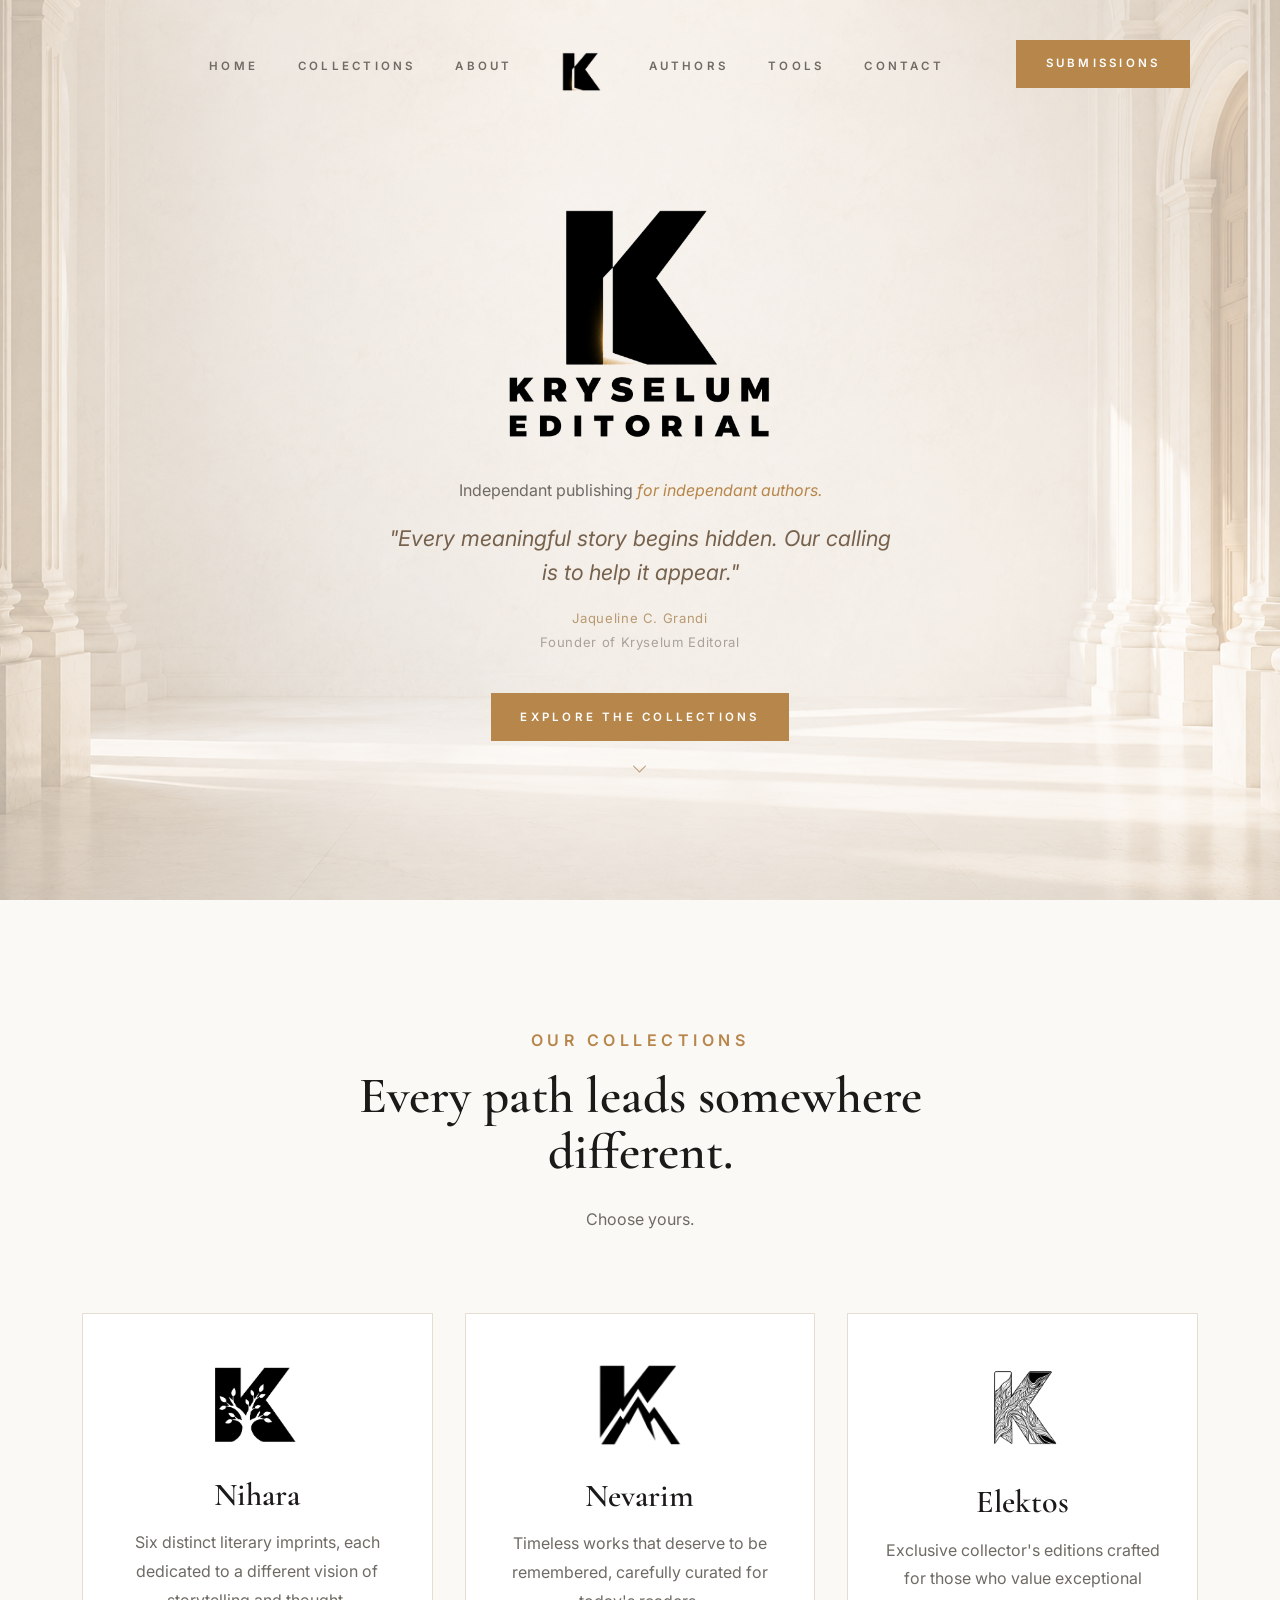
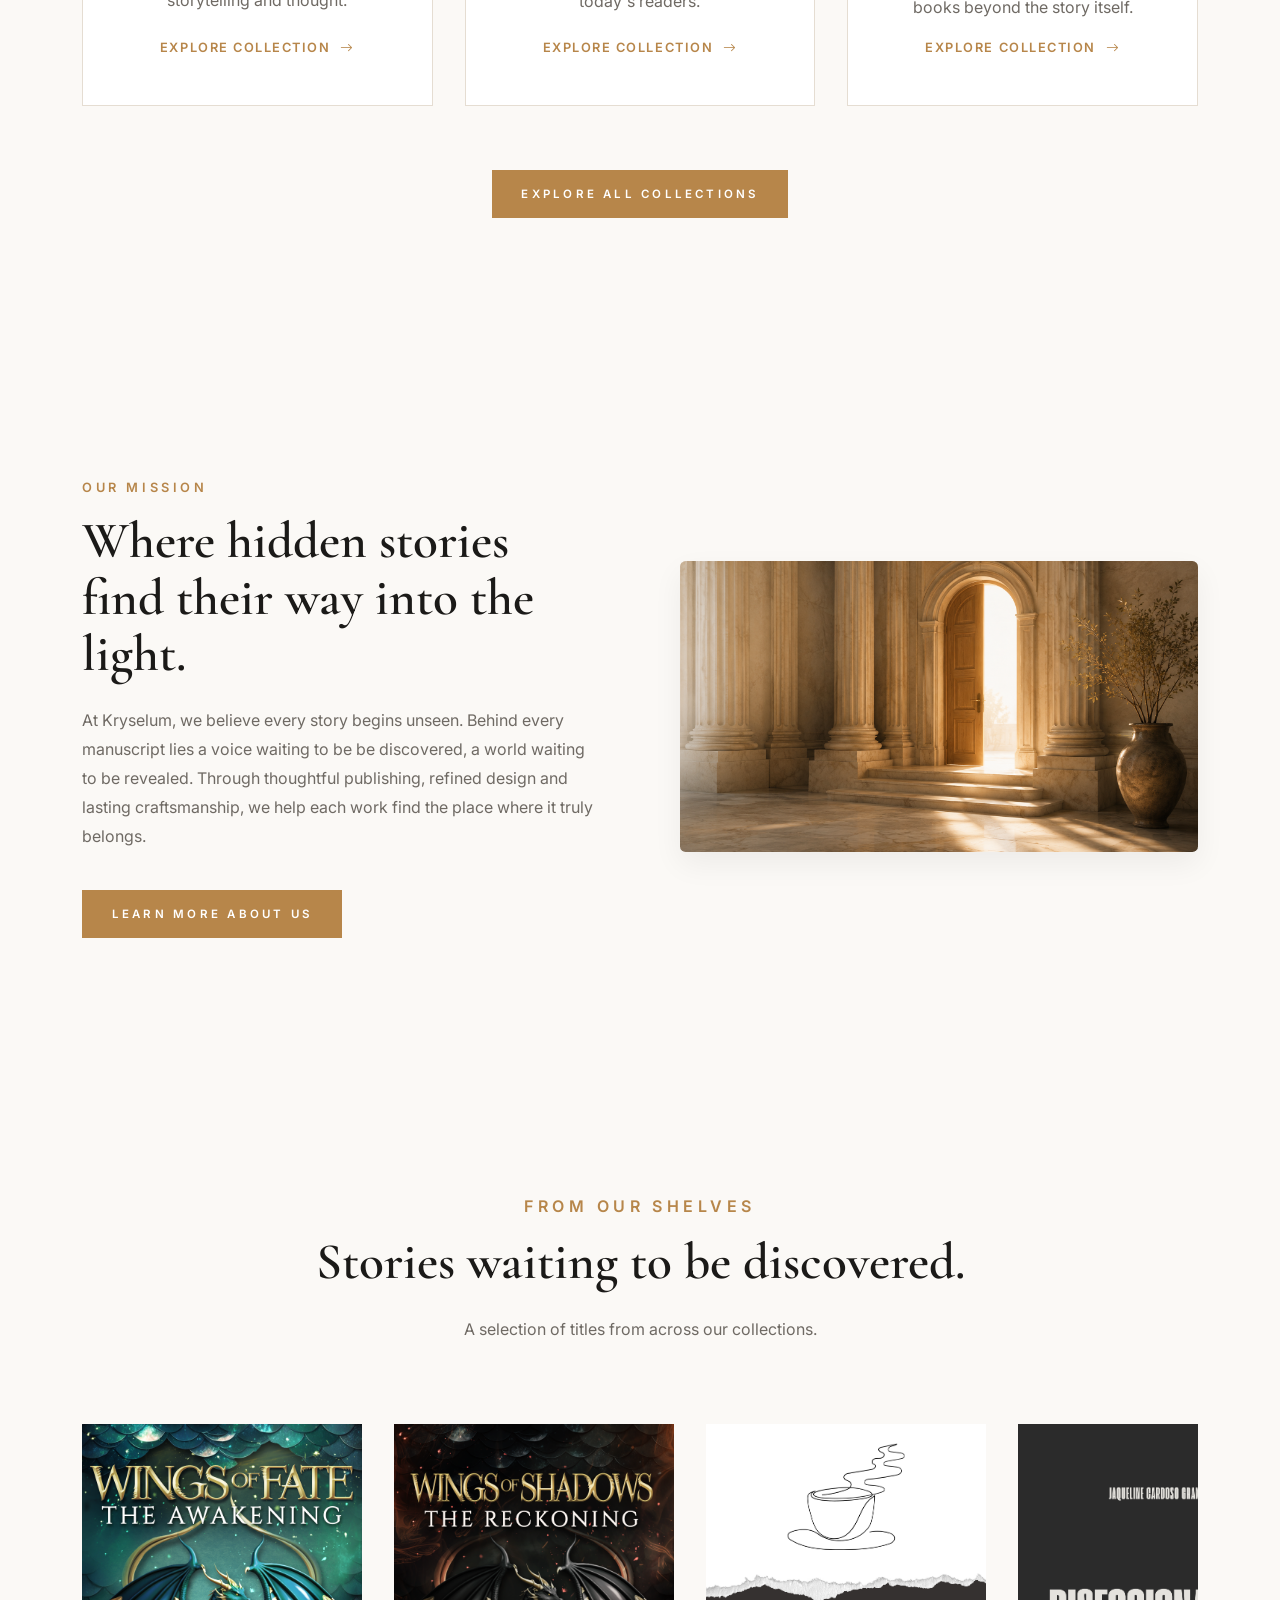
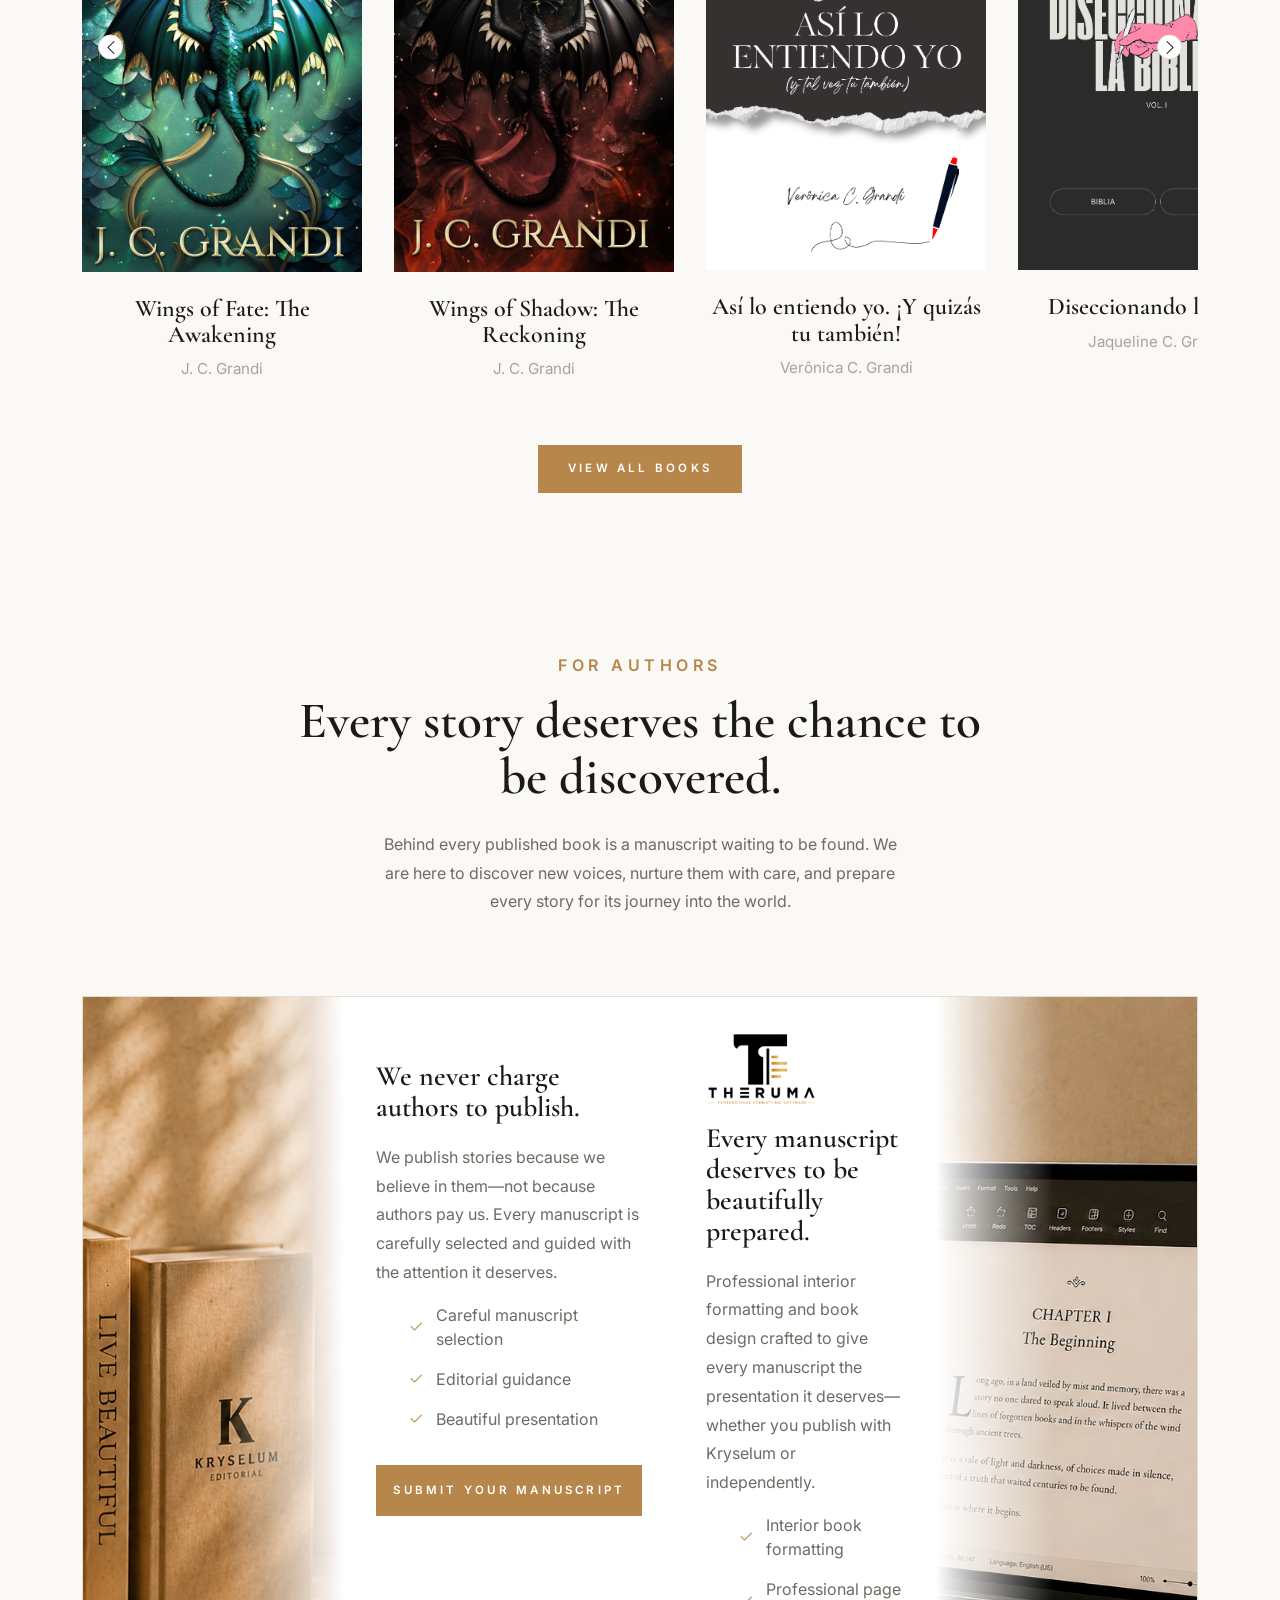
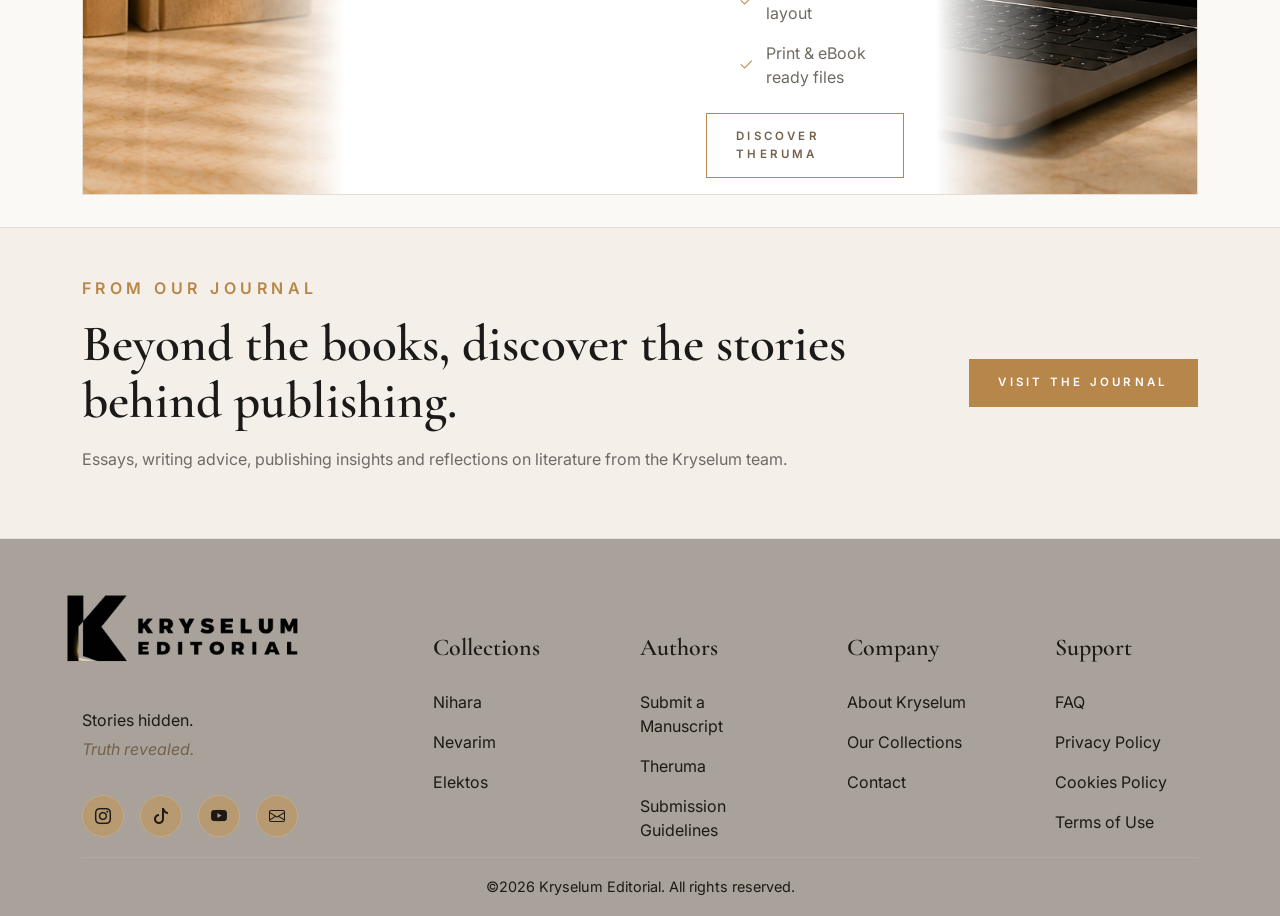
==== commit d19069a0: "update" ====
--- a/index.html
+++ b/index.html
@@ -5,7 +5,7 @@
     <meta name="viewport" content="width=device-width, initial-scale=1.0">
     <title>Kryselum Editorial</title>
 
-    <meta name="description" content="Kryselum Editorial. Stories hidden. Truth revealed.">
+    <meta name="description" content="Kryselum Editorial. Independant publishing for independant authors.">
     <meta name="author" content="Kryselum Editorial">
 
     <link rel="shortcut icon" href="favicon.ico" type="image/x-icon">
@@ -15,11 +15,17 @@
     <link href="https://cdn.jsdelivr.net/npm/bootstrap@5.3.7/dist/css/bootstrap.min.css" rel="stylesheet">
 
     <link href="https://cdn.jsdelivr.net/npm/bootstrap-icons@1.13.1/font/bootstrap-icons.min.css" rel="stylesheet">
+
 
     <link rel="stylesheet" href="css/global.css">
     <link rel="stylesheet" href="css/layout.css">
     <link rel="stylesheet" href="css/home.css">
-    <link rel="stylesheet" href="css/responsive.css">
+
+
+    <link rel="stylesheet" href="css/responsive/phone.css">
+    <link rel="stylesheet" href="css/responsive/small-desktop.css">
+    <link rel="stylesheet" href="css/responsive/tablet.css">
+
     
 
 </head>
@@ -41,15 +47,15 @@
                 <ul class="nav-menu nav-left">
                     <li><a href="/">Home</a></li>
                     <li><a href="collections.html">Collections</a></li>
-                    <li><a href="#">About</a></li>
+                    <li><a href="about.html">About</a></li>
                 </ul>
 
                 <a class="logo"><img src="assets/logos/k-logo-nbg.png" alt="kryselum logo"></a>
 
                 <ul class="nav-menu nav-right">
-                    <li><a href="#">Authors</a></li>
-                    <li><a href="#">Theruma</a></li>
-                    <li><a href="#">Contact</a></li>
+                    <li><a href="authors.html">Authors</a></li>
+                    <li><a href="tools.html">Tools</a></li>
+                    <li><a href="contact.html">Contact</a></li>
 
                     <li>
                         <a href="#" class="btn-primary">
@@ -70,7 +76,7 @@
                 <div class="hero-content">
                     <img src="assets/logos/hero-logo.png" alt="">
 
-                    <p class="hero-tagline">Stories hidden. <span>Truth revealed.</span></p>
+                    <p class="hero-tagline">Independant publishing <span>for independant authors.</span></p>
 
                     <blockquote class="hero-quote">
                         <p>"Every meaningful story begins hidden. Our calling is to help it appear."</p>
--- a/css/responsive/phone.css
+++ b/css/responsive/phone.css
@@ -0,0 +1,278 @@
+
+
+/*MOBILE*/
+
+@media (max-width:575px){
+
+    .container{
+        width:94%;
+    }
+
+    section{
+        padding:4rem 0;
+    }
+
+    /*=========================
+            NAVIGATION
+    =========================*/
+
+    .header{
+        padding:1.2rem 0;
+    }
+
+    .header .container{
+
+    justify-content:flex-start;
+
+    gap:1rem;
+
+}
+
+    .logo img{
+        width:38px;
+        order:2;
+
+        margin-inline:auto;
+    }
+
+    .menu-toggle{
+        display:block;
+        font-size:2rem;
+        color:var(--heading);
+        z-index:1100;
+        order: 1;
+    }
+
+    .menu-toggle.hide{
+        display:none;
+    }
+
+    .close-menu{
+
+        display:none;
+
+        align-self:flex-start;
+
+        margin-bottom:1.5rem;
+
+        font-size:1.8rem;
+
+        color:var(--heading);
+
+    }
+
+    .navbar{
+
+        position:fixed;
+
+        top:0;
+        right:0;
+        inset:0 0 0 auto;
+
+        width:290px;
+        min-height:100vh;
+
+        padding:5rem 1.5rem;
+
+        display:flex;
+        flex-direction:column;
+        gap:1.5rem;
+
+        background:var(--white);
+
+        transform:translateX(100%);
+
+        opacity:0;
+        visibility:hidden;
+
+        transition:.35s;
+
+        z-index:9999;
+
+        box-shadow:var(--shadow-lg);
+
+    }
+
+    .navbar.visible{
+
+        transform:translateX(0);
+
+        opacity:1;
+
+        visibility:visible;
+
+    }
+
+    .navbar.visible .close-menu{
+        display:block;
+    }
+
+    .navbar .logo{
+        align-items: center;
+    }
+
+    .nav-menu{
+
+        display:flex;
+
+        flex-direction:column;
+
+        gap:.8rem;
+
+        width:100%;
+
+    }
+
+    .nav-menu li{
+        width:100%;
+    }
+
+    .nav-menu li a{
+
+        display:block;
+
+        width:100%;
+
+        padding:1rem 0;
+
+        font-size:.8rem;
+
+        letter-spacing:var(--letter-spacing);
+
+        border-bottom:1px solid var(--border);
+
+    }
+
+    .navbar-button{
+
+        width:100%;
+
+        margin-top:1rem;
+
+    }
+
+    .navbar-button .btn-primary{
+
+        width:100%;
+
+        justify-content:center;
+        text-align: center;
+
+    }
+
+    
+
+    /*=========================
+            HERO
+    =========================*/
+
+    .hero{
+
+        min-height:auto;
+
+        padding:9rem 0 5rem;
+
+    }
+
+    .hero-content img{
+        width:180px;
+        margin-inline:auto;
+    }
+
+    .hero h1{
+        font-size:2.8rem;
+    }
+
+    .hero-quote{
+        max-width:100%;
+    }
+
+    /*=========================
+        COLLECTIONS
+    =========================*/
+
+    .collection-grid{
+        grid-template-columns:1fr;
+    }
+
+    /*=========================
+            ABOUT
+    =========================*/
+
+    .about-container{
+        grid-template-columns:1fr;
+        gap:2.5rem;
+    }
+
+    /*=========================
+            BOOKS
+    =========================*/
+
+    .books-track{
+        gap:1.5rem;
+        overflow-x:auto;
+    }
+
+    .book-card{
+        min-width:220px;
+    }
+
+    /*=========================
+        AUTHORS
+    =========================*/
+
+    .authors-grid{
+        grid-template-columns:1fr;
+    }
+
+    .authors-image,
+    .theruma-image{
+        display:none;
+    }
+
+    .author-card,
+    .theruma-card{
+        padding:2rem;
+    }
+
+    /*=========================
+            BLOG
+    =========================*/
+
+    .journal-container{
+
+        flex-direction:column;
+
+        gap:2rem;
+
+        text-align:center;
+
+    }
+
+    /*=========================
+            FOOTER
+    =========================*/
+
+    .footer-container{
+
+        grid-template-columns:1fr;
+
+        gap:2.5rem;
+
+        text-align:center;
+
+    }
+
+    .footer-brand img{
+        margin-inline:auto;
+    }
+
+    .footer-social{
+        justify-content:center;
+    }
+
+    .footer-bottom{
+        text-align:center;
+    }
+
+}
--- a/css/responsive/small-desktop.css
+++ b/css/responsive/small-desktop.css
@@ -0,0 +1,171 @@
+/*HOME PAGE*/
+
+
+@media (max-width:1200px){
+
+    /* CONTAINER */
+
+    .container{
+
+        width:min(94%, var(--container-width));
+
+    }
+
+
+    /* VARIABLES */
+
+    :root{
+
+        --section-padding:7rem;
+
+        --section-padding-small:5rem;
+
+    }
+
+
+    /* HEADER */
+
+    .header{
+
+        padding:1.8rem 0;
+
+    }
+
+    .navbar{
+
+        max-width:820px;
+
+    }
+
+    .nav-left,
+    .nav-right{
+
+        gap:2rem;
+
+    }
+
+    .nav-left{
+
+        padding-right:2rem;
+
+    }
+
+    .nav-right{
+
+        padding-left:2rem;
+
+    }
+
+    .nav-left a,
+    .nav-right a{
+
+        letter-spacing:.18em;
+
+    }
+
+    .btn-primary{
+
+        padding:.85rem 1.6rem;
+
+    }
+
+
+    /* TYPOGRAPHY */
+
+    .section-title{
+
+        max-width:900px;
+
+    }
+
+    .section-description{
+
+        max-width:650px;
+
+    }
+
+
+    /* HERO */
+
+    .hero-content{
+
+        max-width:700px;
+
+    }
+
+    .hero-logo{
+
+        width:420px;
+
+    }
+
+
+    /* COLLECTIONS */
+
+    .collection-grid{
+
+        gap:2rem;
+
+    }
+
+    .collection-card{
+
+        padding:2.2rem;
+
+    }
+
+
+    /* ABOUT */
+
+    .about-container{
+
+        gap:4rem;
+
+    }
+
+
+    /* BOOKS */
+
+    .books-track{
+
+        gap:1.5rem;
+
+    }
+
+    .book-card{
+
+        min-width:240px;
+
+    }
+
+
+    /* AUTHORS */
+
+    .authors-grid{
+
+        gap:2rem;
+
+    }
+
+
+    /* JOURNAL */
+
+    .journal-container{
+
+        max-width:700px;
+
+    }
+
+
+    /* FOOTER */
+
+    .footer-container{
+
+        grid-template-columns:1.6fr repeat(4,1fr);
+
+        gap:3rem;
+
+    }
+
+}
+
--- a/css/responsive/tablet.css
+++ b/css/responsive/tablet.css
@@ -0,0 +1,260 @@
+/*======================================*
+            HOME
+*======================================*/
+
+@media (max-width:991px){
+
+    .container{
+        width:94%;
+    }
+
+    section{
+        padding:6rem 0;
+    }
+
+    /*=========================
+            NAVIGATION
+    =========================*/
+
+    .header{
+        padding:1.5rem 0;
+    }
+
+    .header .container{
+        justify-content:space-between;
+    }
+
+    .logo{
+        order:1;
+    }
+
+    .menu-toggle{
+
+        display:flex;
+
+        align-items:center;
+
+        justify-content:center;
+
+        font-size:2rem;
+
+        color:var(--heading);
+
+        order:2;
+
+        z-index:1100;
+
+    }
+
+    .menu-toggle.hide{
+        display:none;
+    }
+
+    .close-menu{
+
+        display:none;
+
+        align-self:flex-end;
+
+        margin-bottom:2rem;
+
+        font-size:1.8rem;
+
+        color:var(--heading);
+
+    }
+
+    .navbar{
+
+        position:fixed;
+
+        top:0;
+        right:0;
+        bottom:0;
+
+        width:320px;
+        height:100vh;
+
+        padding:2rem;
+
+        display:flex;
+
+        flex-direction:column;
+
+        gap:1.5rem;
+
+        background:var(--white);
+
+        transform:translateX(100%);
+
+        opacity:0;
+
+        visibility:hidden;
+
+        transition: 
+        transform .35s ease,
+        opacity .35s ease;
+
+        z-index:9999;
+
+        box-shadow:var(--shadow-lg);
+
+    }
+
+
+    .navbar.visible{
+
+        transform:translateX(0);
+
+        opacity:1;
+
+        visibility:visible;
+
+    }
+
+    .navbar.visible .close-menu{
+        display:block;
+    }
+
+    .navbar .logo{
+        display: visible;
+        margin-top: auto;
+        order: 9;
+
+        
+    }
+
+    .nav-left,
+    .nav-right{
+
+        width:100%;
+
+        display:flex;
+
+        flex-direction:column;
+
+        align-items:flex-start;
+
+        gap:0;
+
+        padding:0;
+
+    }
+
+    .nav-right{
+    order:5;
+
+    }
+    .nav-left {
+        margin-bottom: -1.5rem;
+    }
+
+    .nav-menu li{
+        width:100%;
+    }
+
+    .nav-menu li a{
+
+        display:block;
+
+        width:100%;
+
+        padding:1rem 0;
+
+        border-bottom:1px solid var(--border);
+
+    }
+
+    .nav-right li:last-child{
+
+        margin:1.5rem 0 0;
+
+        width:100%;
+
+    }
+
+    .nav-right li:last-child .btn-primary{
+
+        width:100%;
+
+        justify-content:center;
+        text-align: center;
+
+    }
+
+    /*=========================
+            HERO
+    =========================*/
+
+    .hero{
+        padding:10rem 0 6rem;
+    }
+
+    .hero-content{
+        max-width:700px;
+        margin:auto;
+    }
+
+    /*=========================
+            COLLECTIONS
+    =========================*/
+
+    .collection-grid{
+        grid-template-columns:repeat(2,1fr);
+    }
+
+    /*=========================
+            ABOUT
+    =========================*/
+
+    .about-container{
+        grid-template-columns:1fr;
+        gap:4rem;
+    }
+
+    /*=========================
+            BOOKS
+    =========================*/
+
+    .books-track{
+        gap:2rem;
+    }
+
+    /*=========================
+            AUTHORS
+    =========================*/
+
+    .authors-grid{
+        grid-template-columns:1fr;
+        gap:3rem;
+    }
+
+    .authors-image,
+    .theruma-image{
+        display:none;
+    }
+
+    /*=========================
+            BLOG
+    =========================*/
+
+    .newsletter-container{
+        flex-direction:column;
+        gap:2rem;
+        text-align:center;
+    }
+
+    .newsletter-form{
+        width:100%;
+    }
+
+    /*=========================
+            FOOTER
+    =========================*/
+
+    .footer-container{
+        grid-template-columns:repeat(2,1fr);
+        gap:3rem;
+    }
+
+}
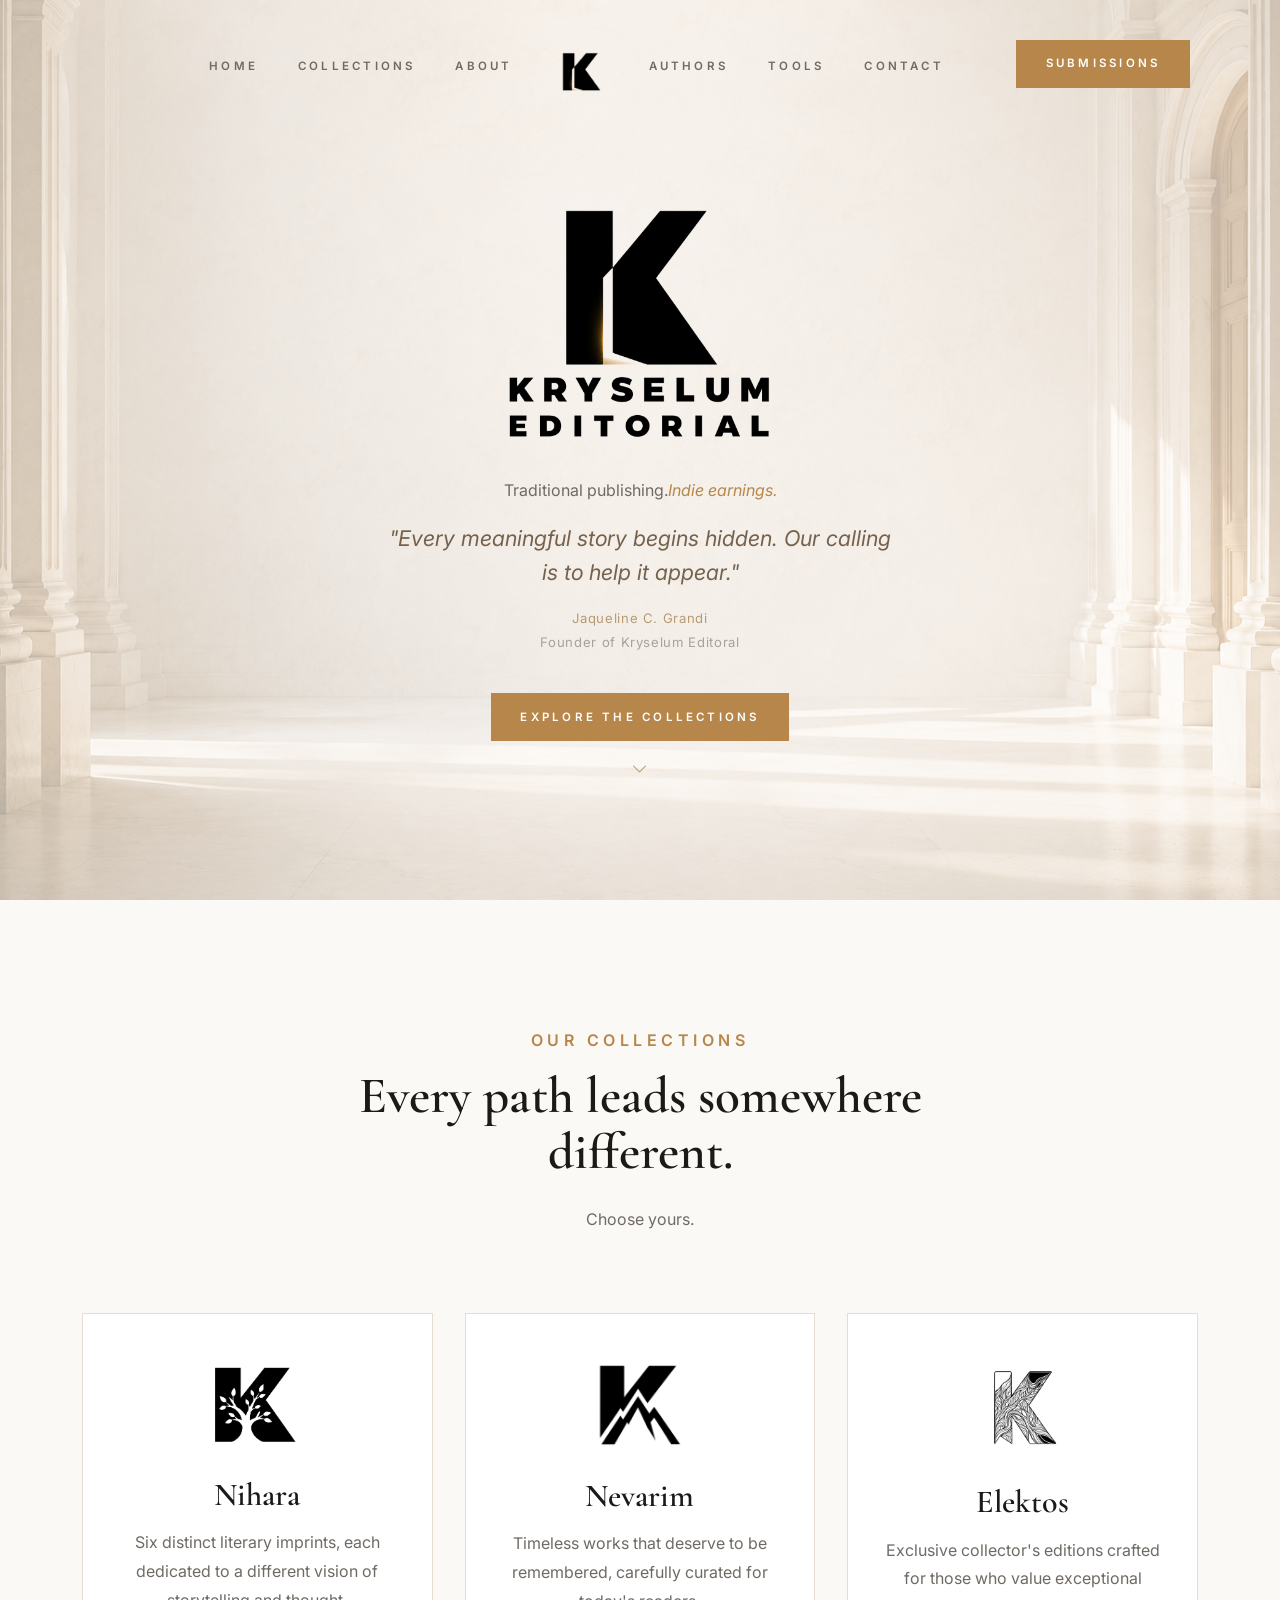
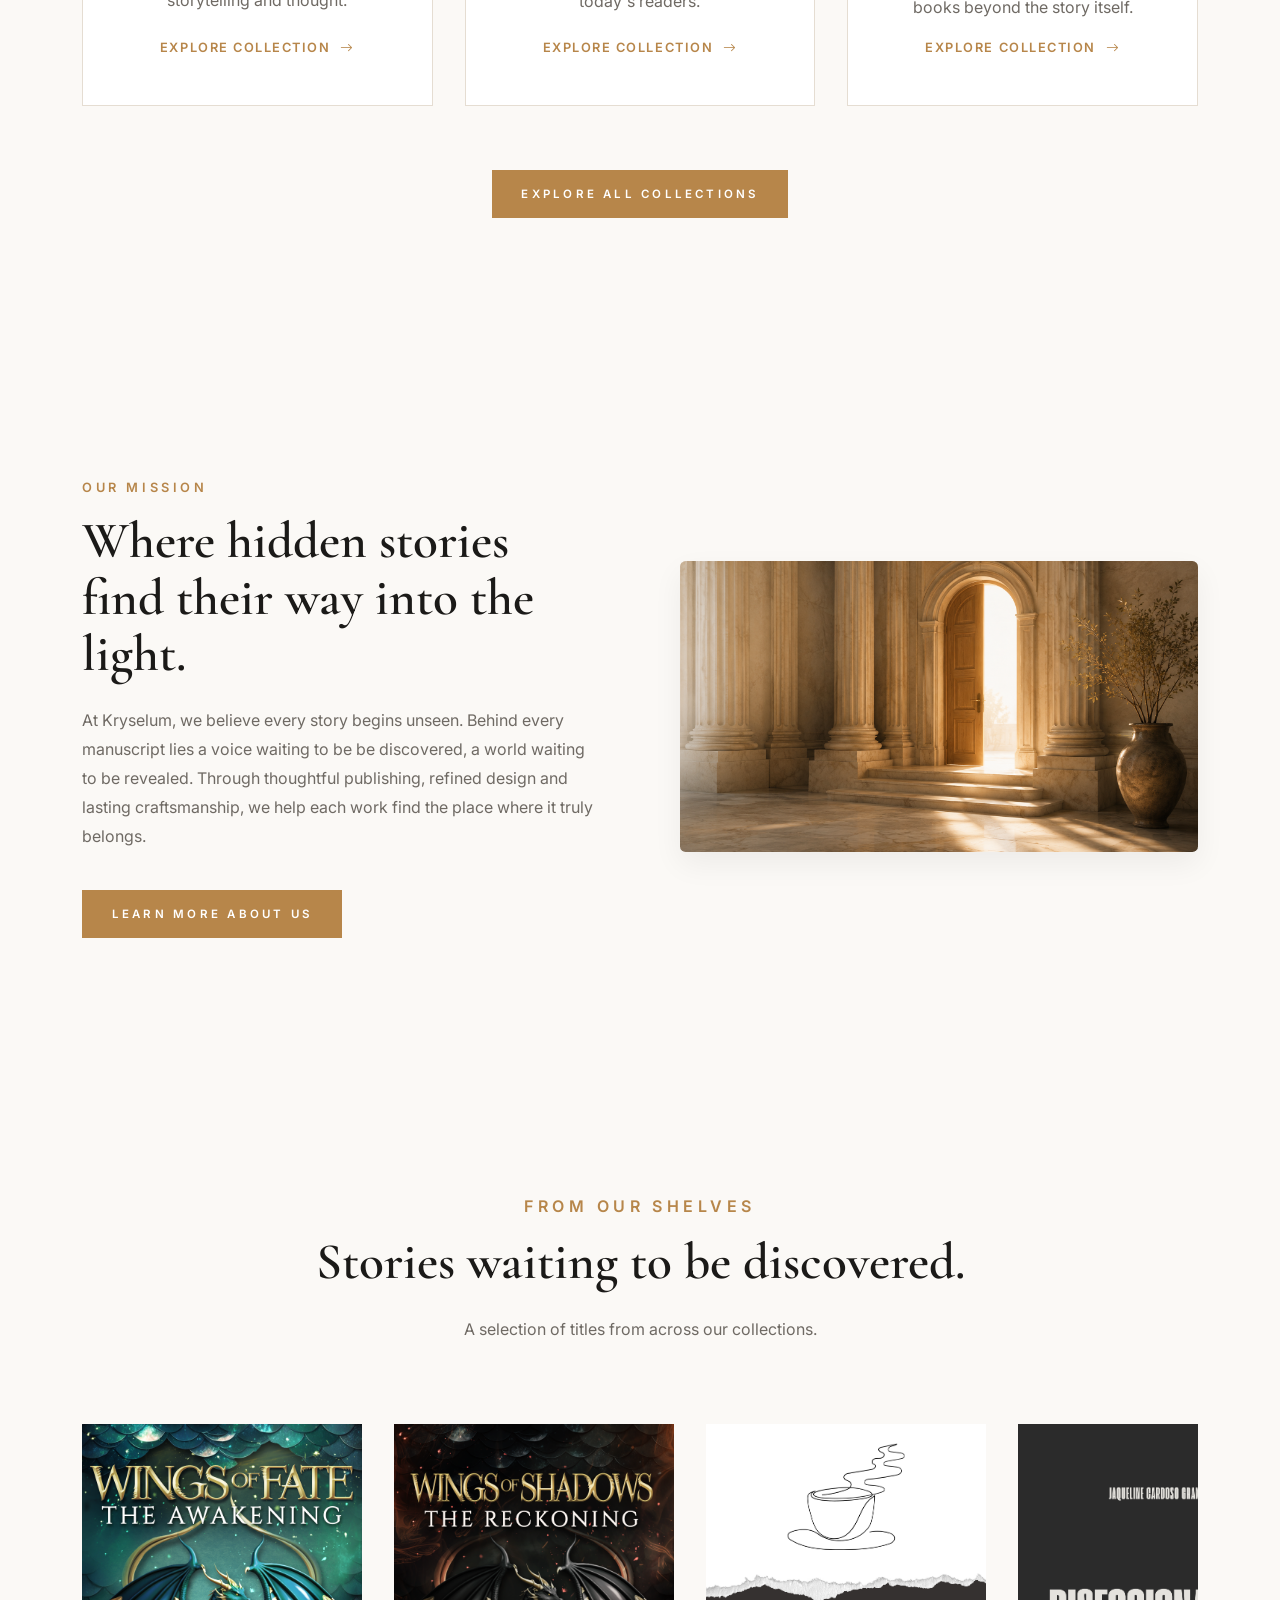
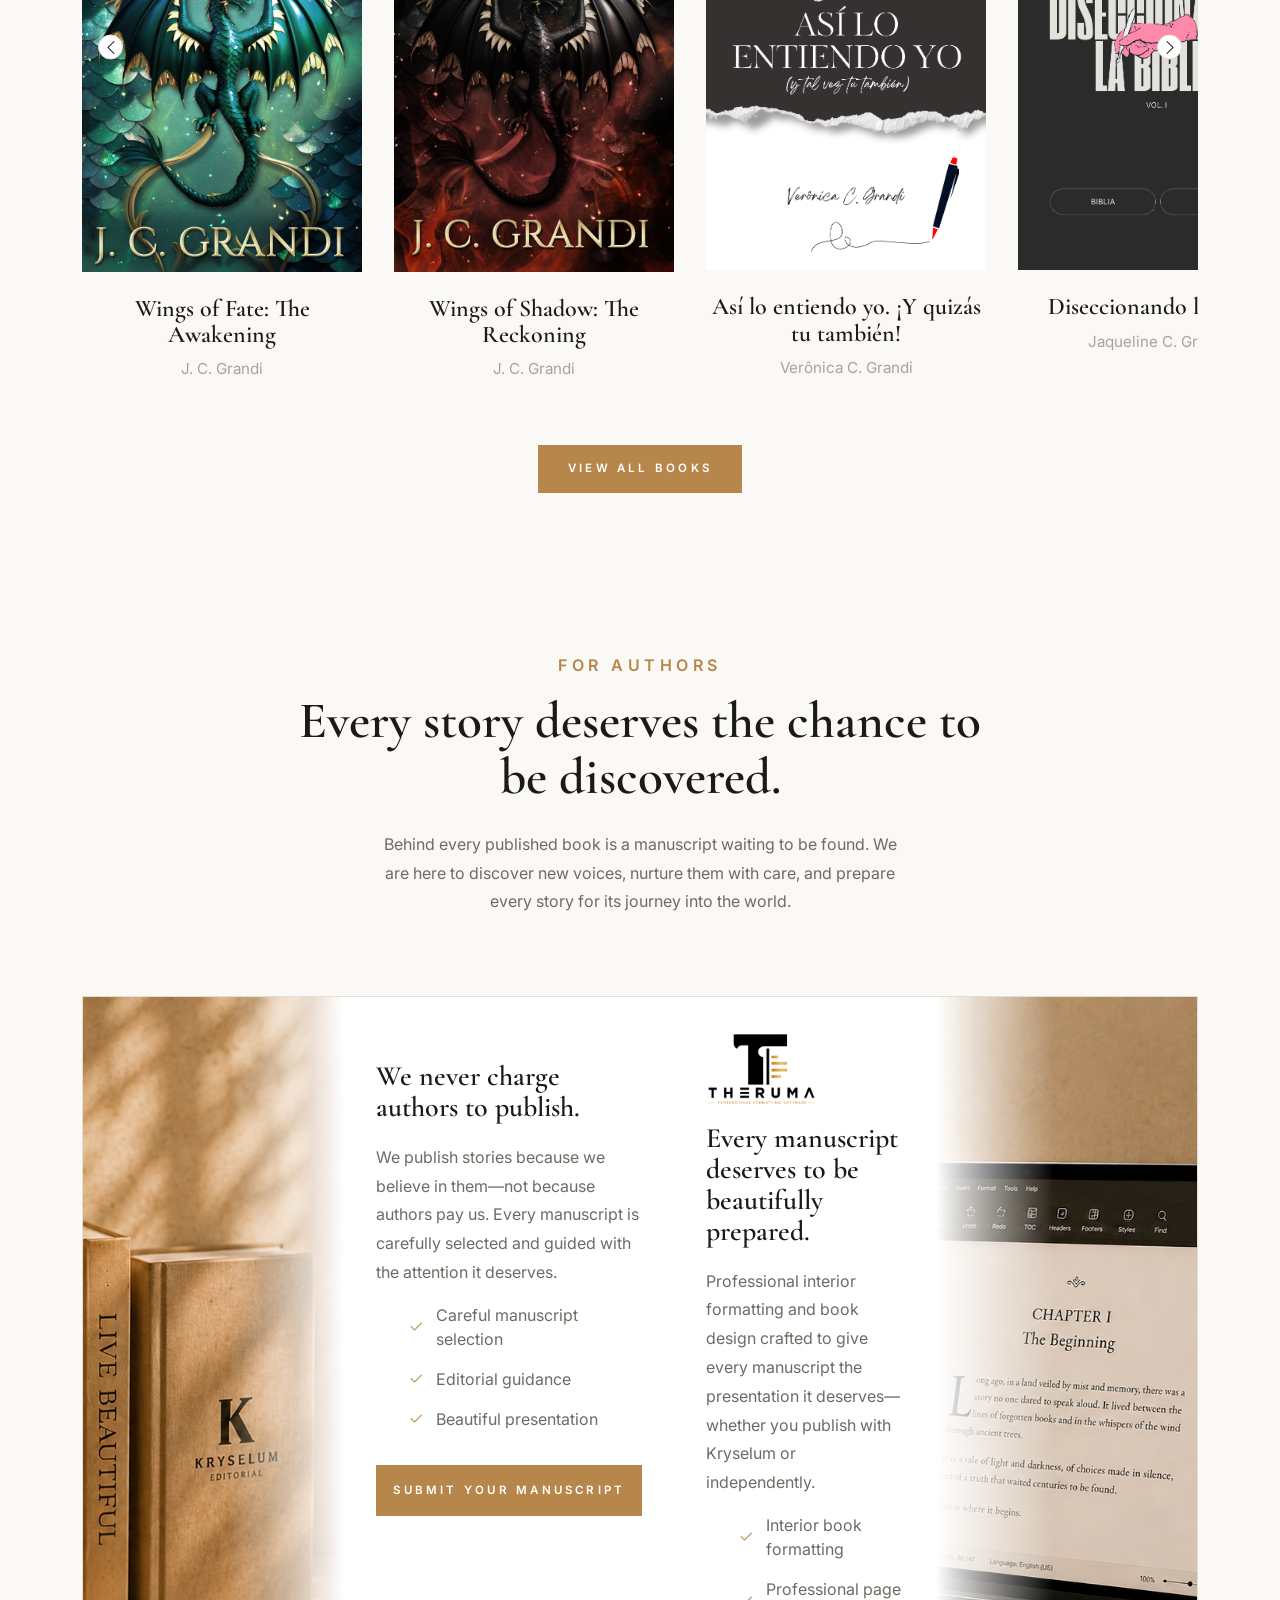
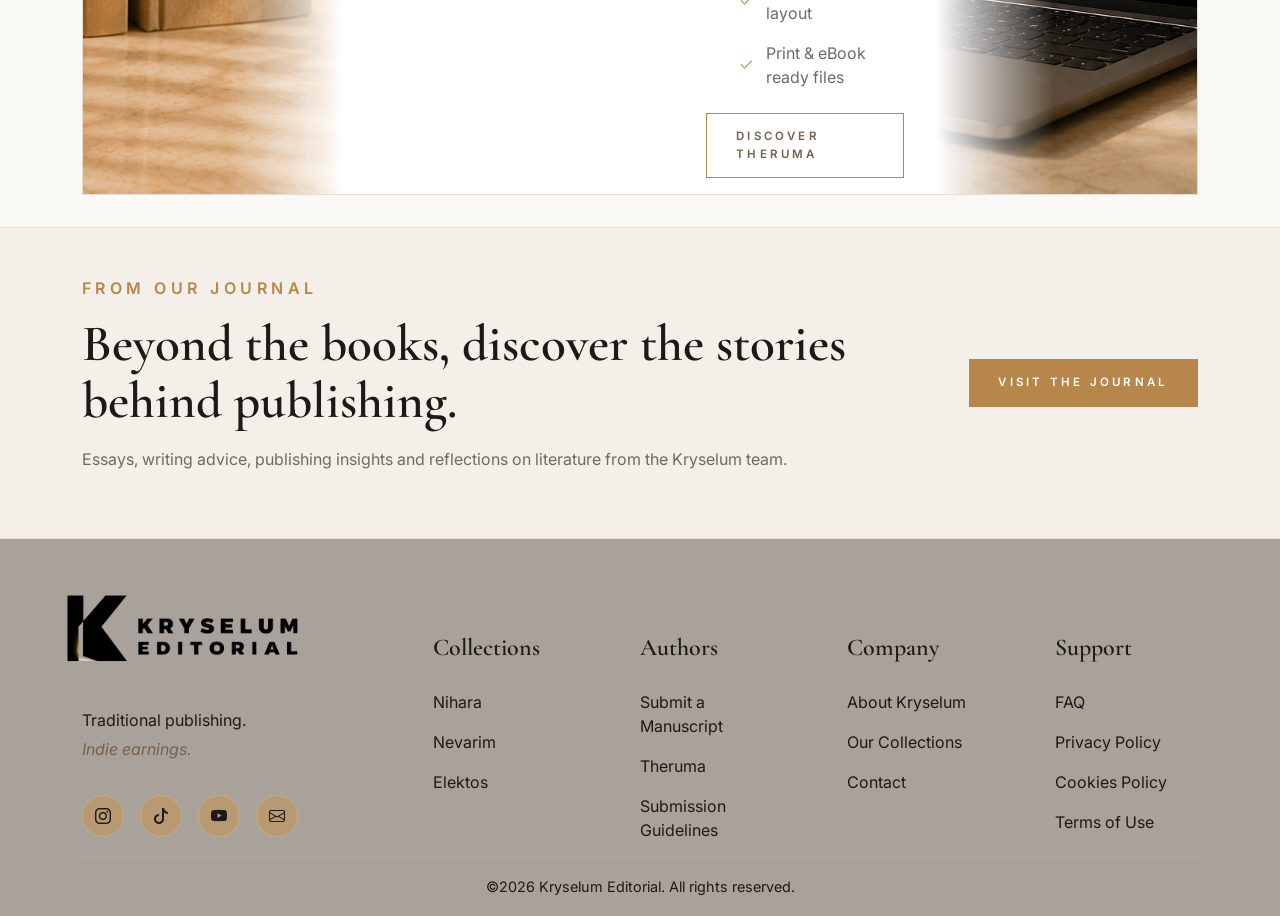
==== commit bbfca321: "update" ====
--- a/index.html
+++ b/index.html
@@ -50,7 +50,7 @@
                     <li><a href="about.html">About</a></li>
                 </ul>
 
-                <a class="logo"><img src="assets/logos/k-logo-nbg.png" alt="kryselum logo"></a>
+                <a href="/" class="logo"><img src="assets/logos/k-logo-nbg.png" alt="kryselum logo"></a>
 
                 <ul class="nav-menu nav-right">
                     <li><a href="authors.html">Authors</a></li>
@@ -58,7 +58,7 @@
                     <li><a href="contact.html">Contact</a></li>
 
                     <li>
-                        <a href="#" class="btn-primary">
+                        <a href="submissions.html" class="btn-primary">
                         Submissions
                         </a>
                     </li>
@@ -76,7 +76,7 @@
                 <div class="hero-content">
                     <img src="assets/logos/hero-logo.png" alt="">
 
-                    <p class="hero-tagline">Independant publishing <span>for independant authors.</span></p>
+                    <p class="hero-tagline">Traditional publishing.<span>Indie earnings.</span></p>
 
                     <blockquote class="hero-quote">
                         <p>"Every meaningful story begins hidden. Our calling is to help it appear."</p>
@@ -461,8 +461,8 @@
                     </a>
 
                     <p class="footer-tagline">
-                        Stories hidden.<br>
-                        <span>Truth revealed.</span>
+                        Traditional publishing.<br>
+                        <span>Indie earnings.</span>
                     </p>
 
                     <div class="footer-social">
@@ -531,6 +531,6 @@
 
     </footer>
 
-    <script src="main.js"></script>
+    <script src="js/main.js"></script>
 </body>
 </html>
--- a/css/layout.css
+++ b/css/layout.css
@@ -166,7 +166,19 @@
 
 }
 
-/*HERO*/
+/*MAIN*/
+
+.section-number {
+    display: block;
+
+    margin-bottom: var(--space-lg);
+    font-family: var(--font-body);
+
+    letter-spacing: var(--letter-spacing);
+    text-transform: uppercase;
+    color: var(--gold-dark);
+}
+
 
 
 
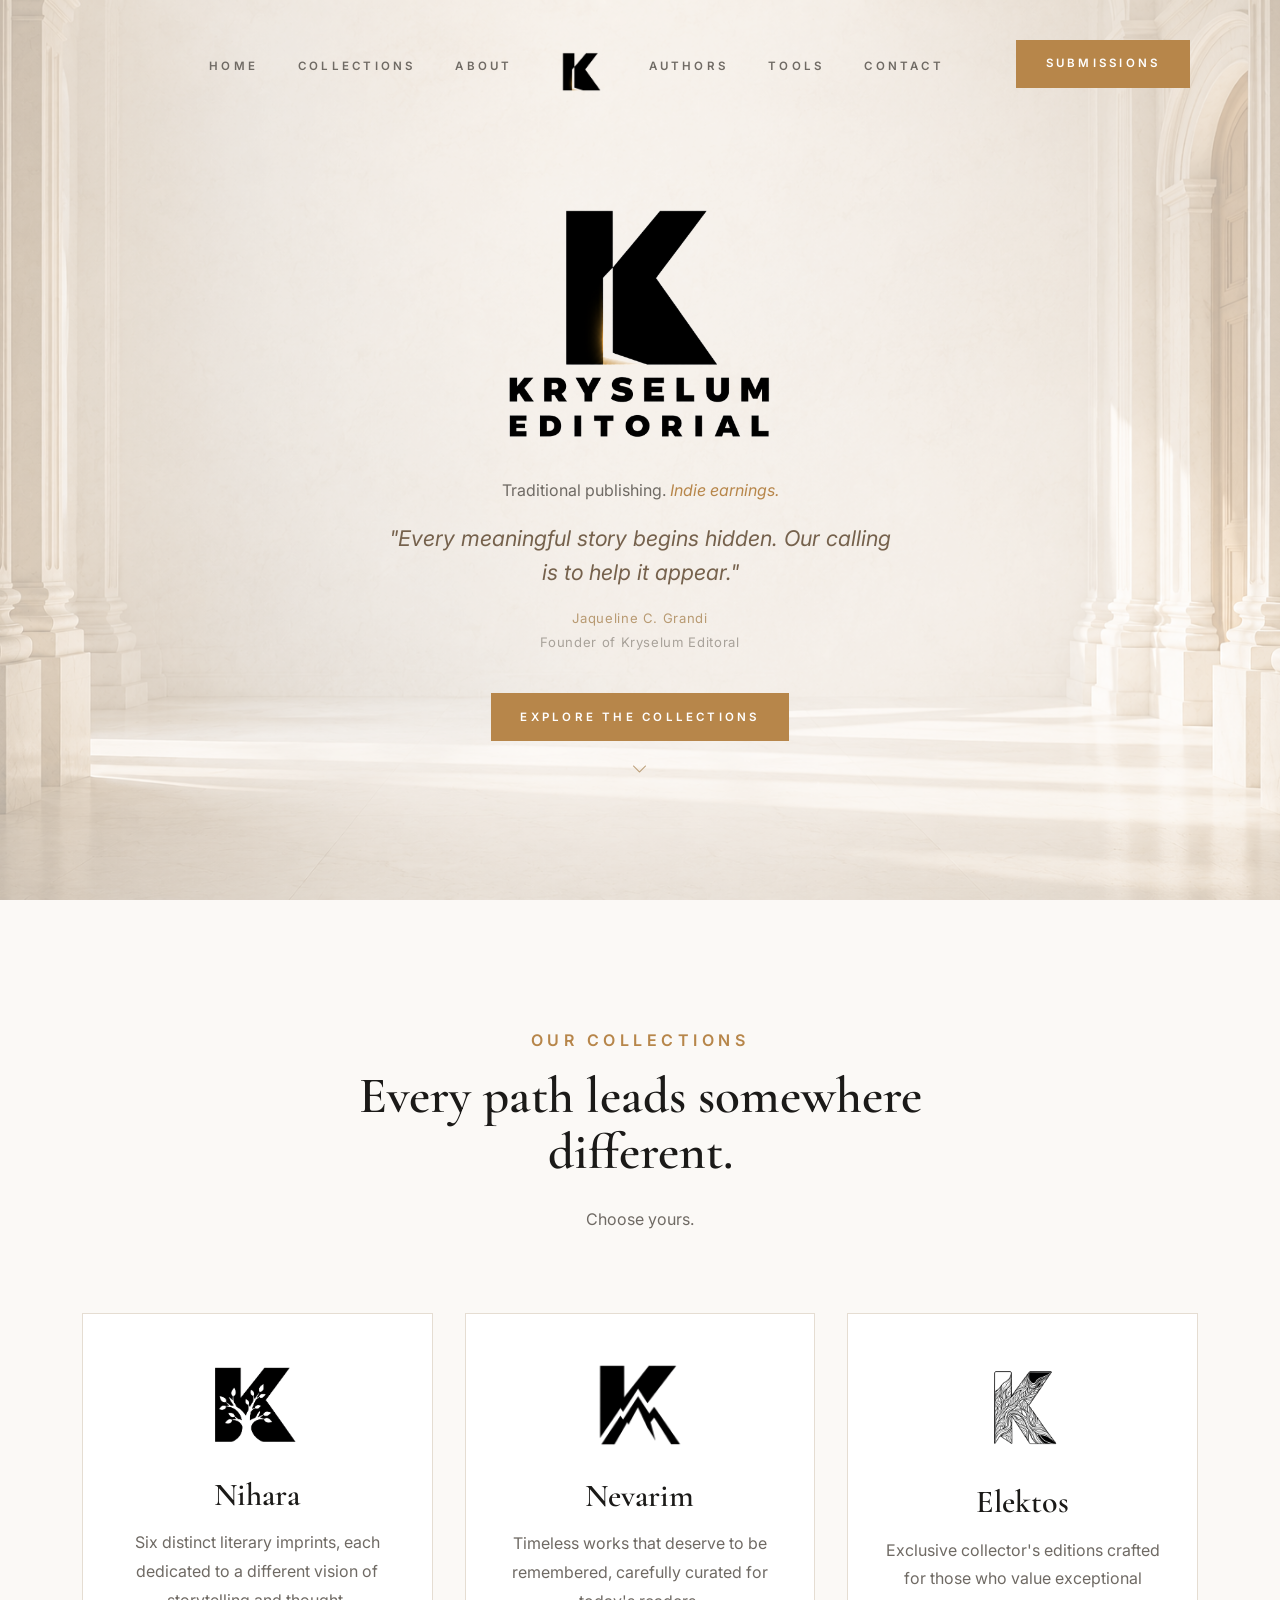
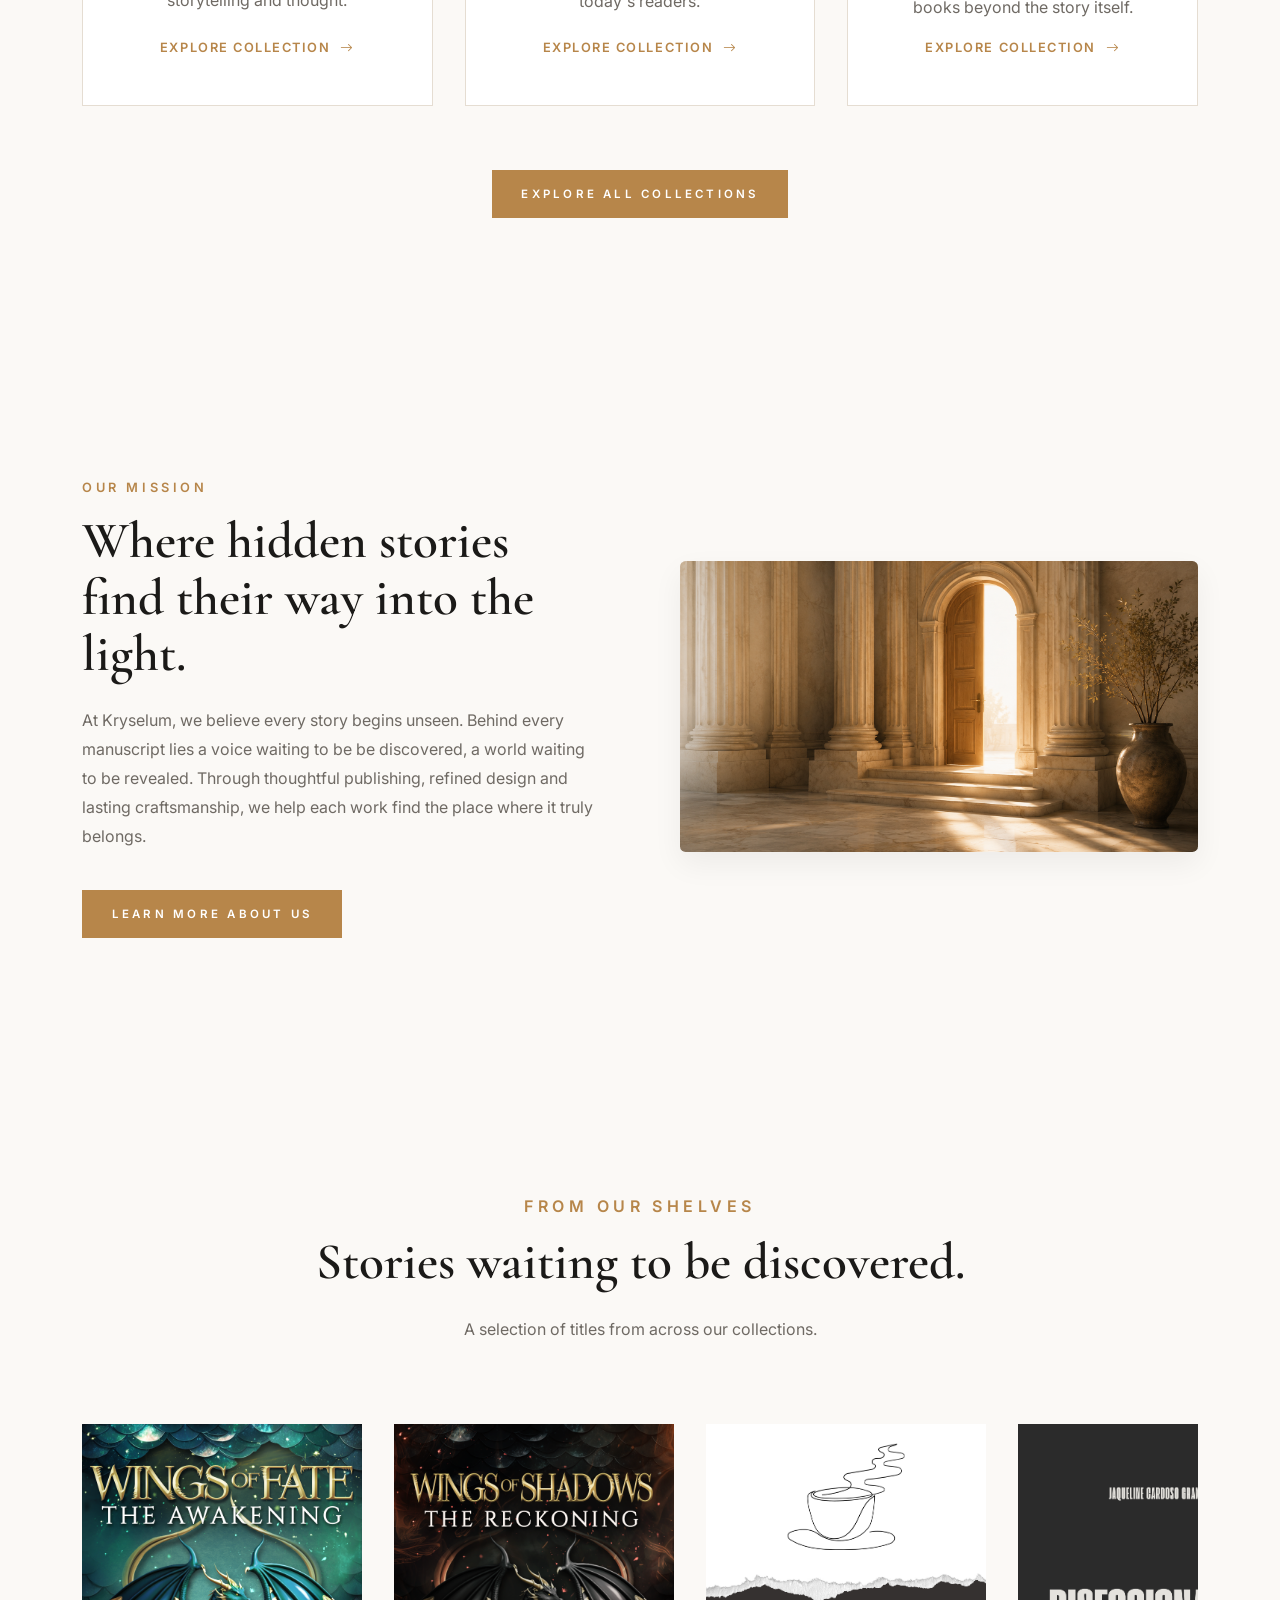
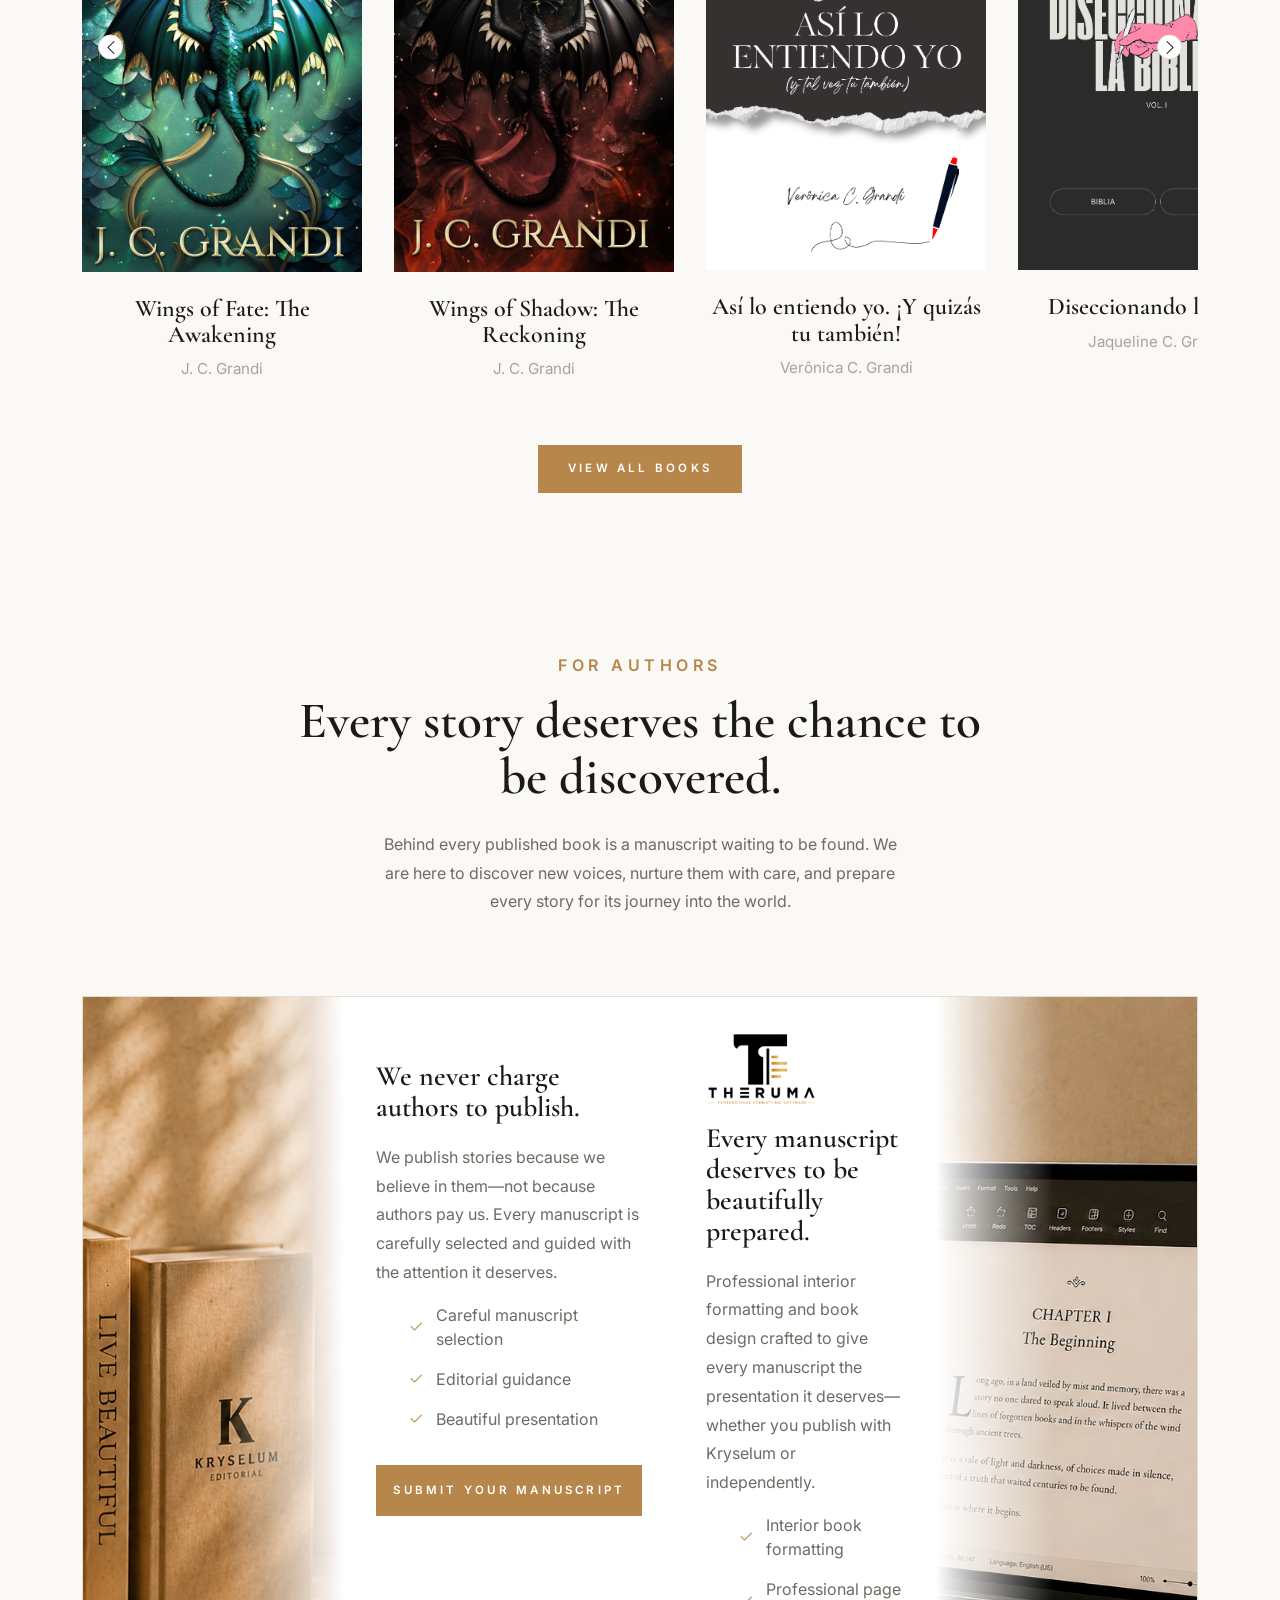
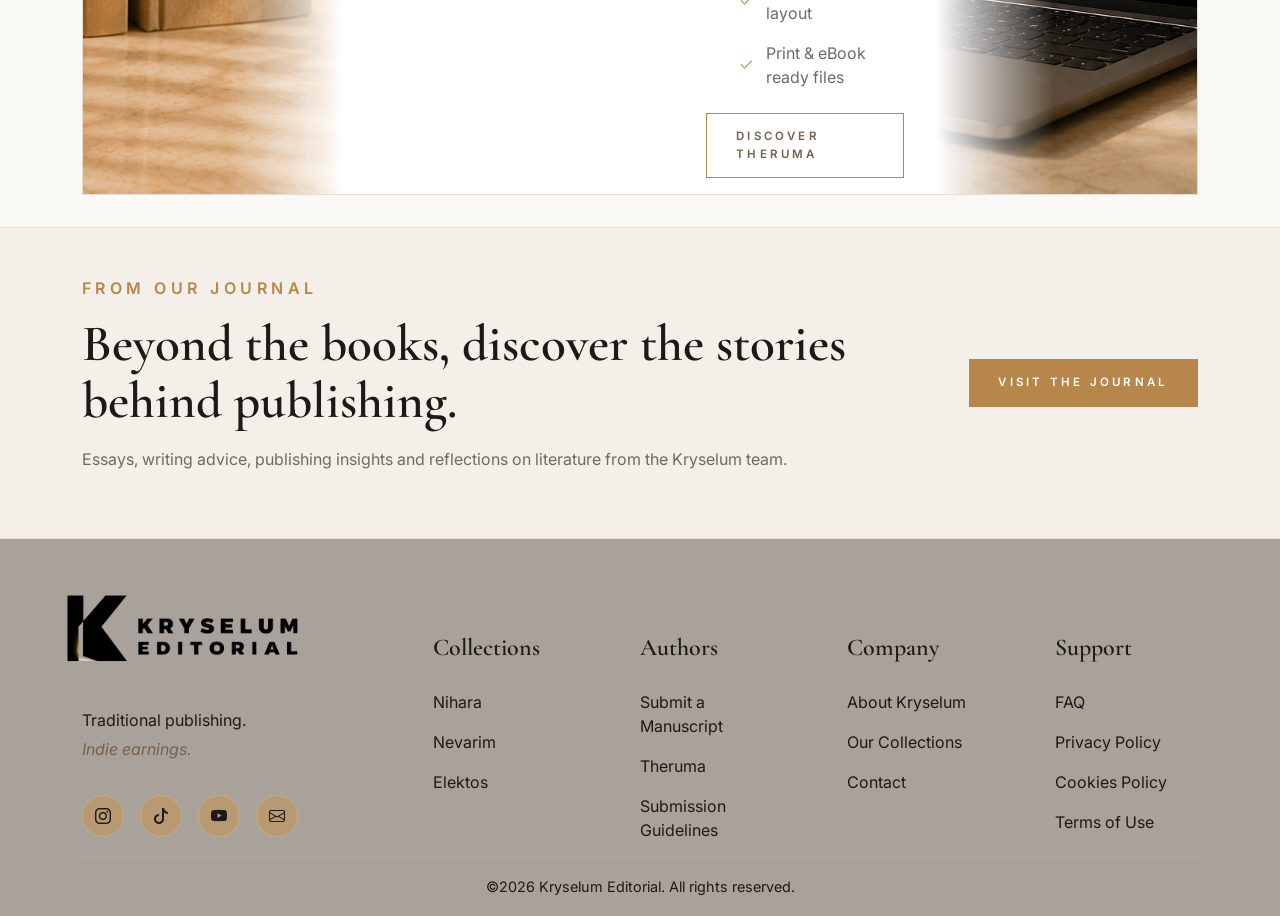
==== commit 2983f1aa: "update" ====
--- a/index.html
+++ b/index.html
@@ -76,7 +76,7 @@
                 <div class="hero-content">
                     <img src="assets/logos/hero-logo.png" alt="">
 
-                    <p class="hero-tagline">Traditional publishing.<span>Indie earnings.</span></p>
+                    <p class="hero-tagline">Traditional publishing. <span>Indie earnings.</span></p>
 
                     <blockquote class="hero-quote">
                         <p>"Every meaningful story begins hidden. Our calling is to help it appear."</p>
@@ -365,7 +365,7 @@
                             class="author-logo">
 
                         <h3>
-                            Every manuscript deserves to be beautifully prepared.
+                                Every manuscript deserves to be beautifully prepared.
                         </h3>
 
                         <p>
